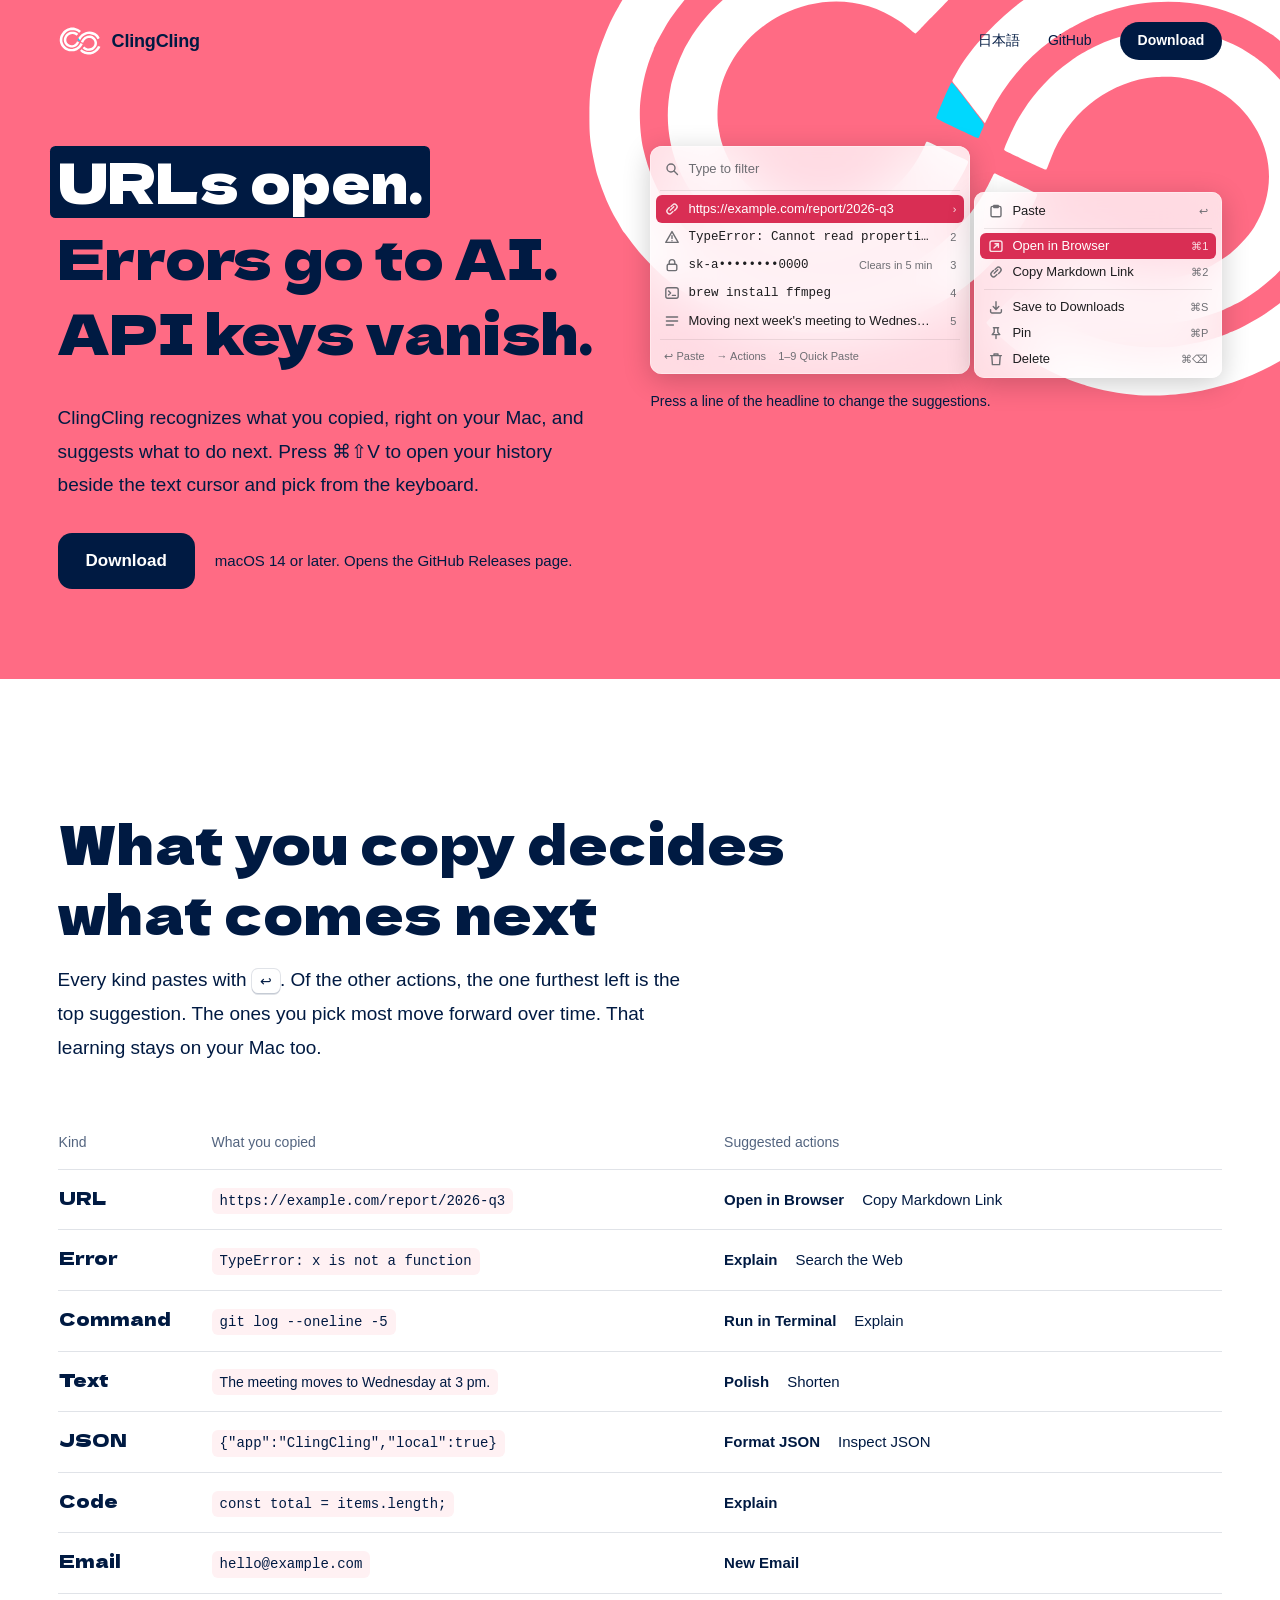
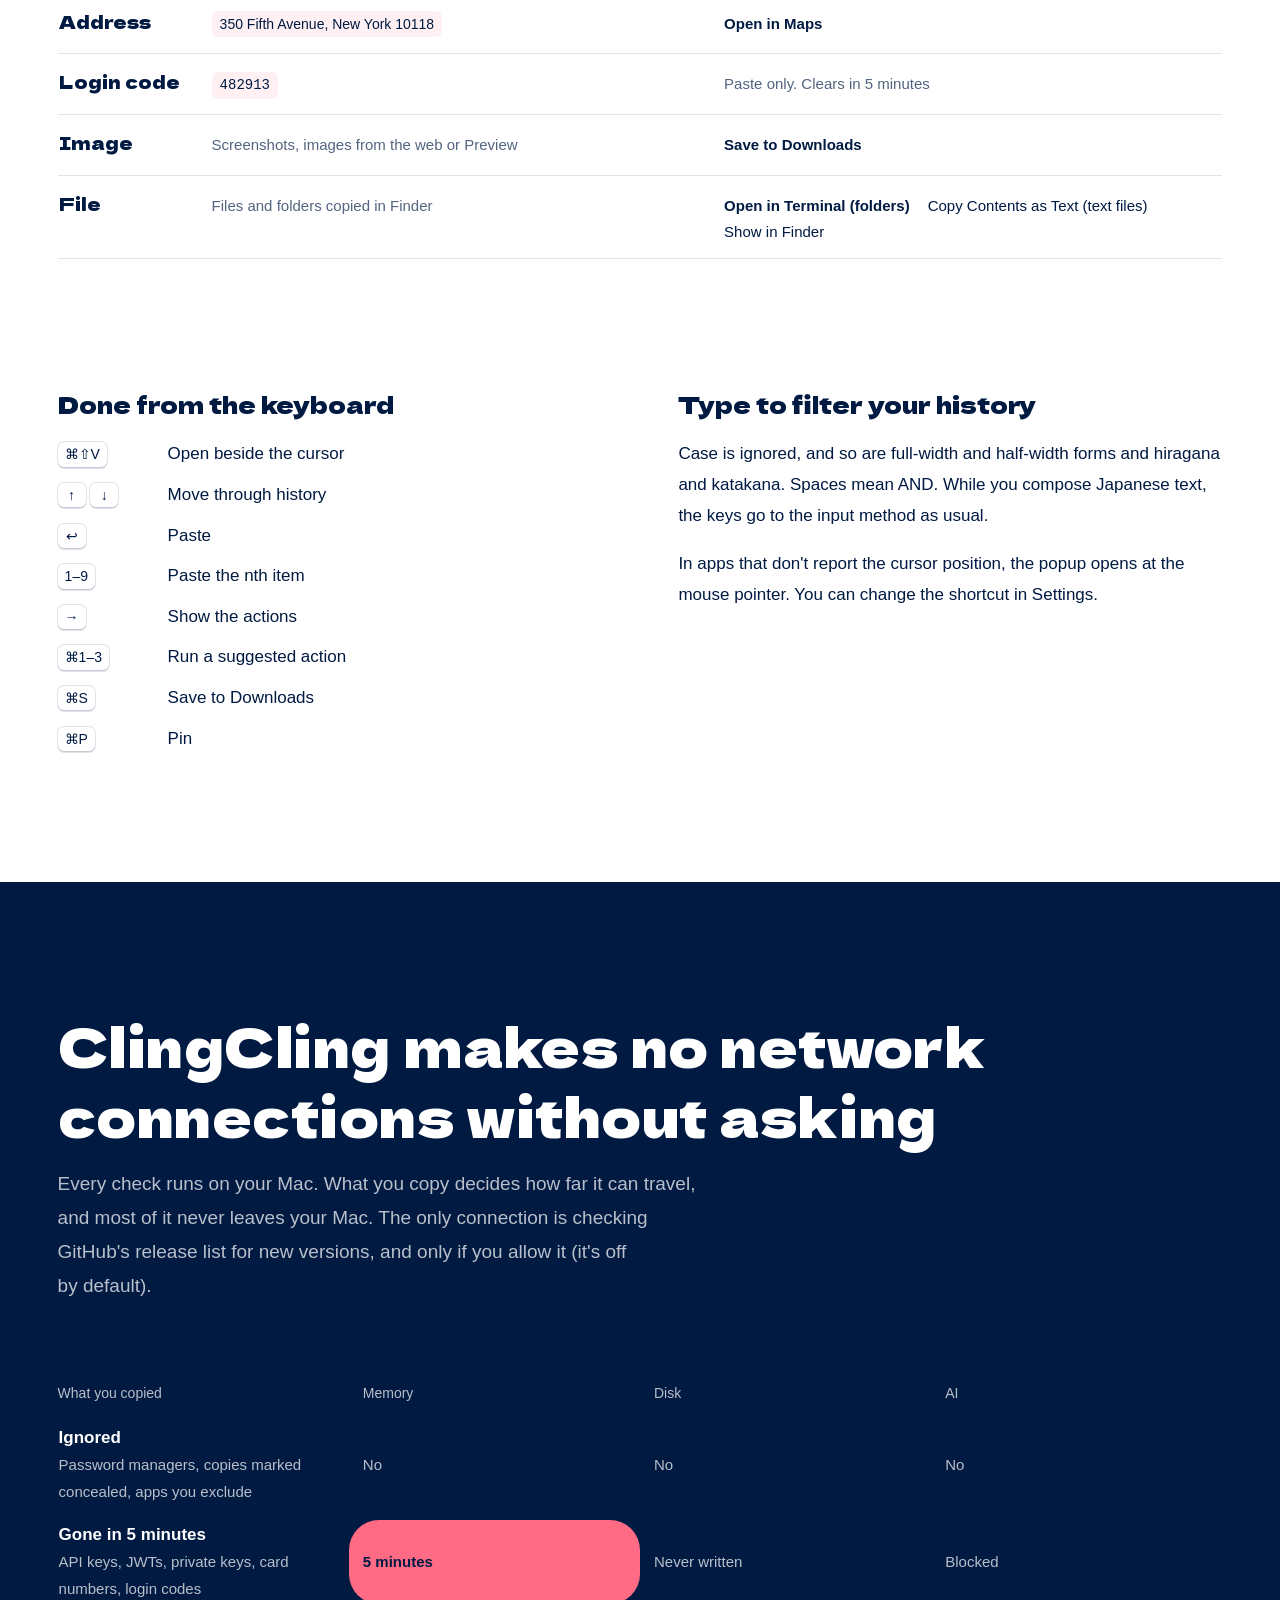
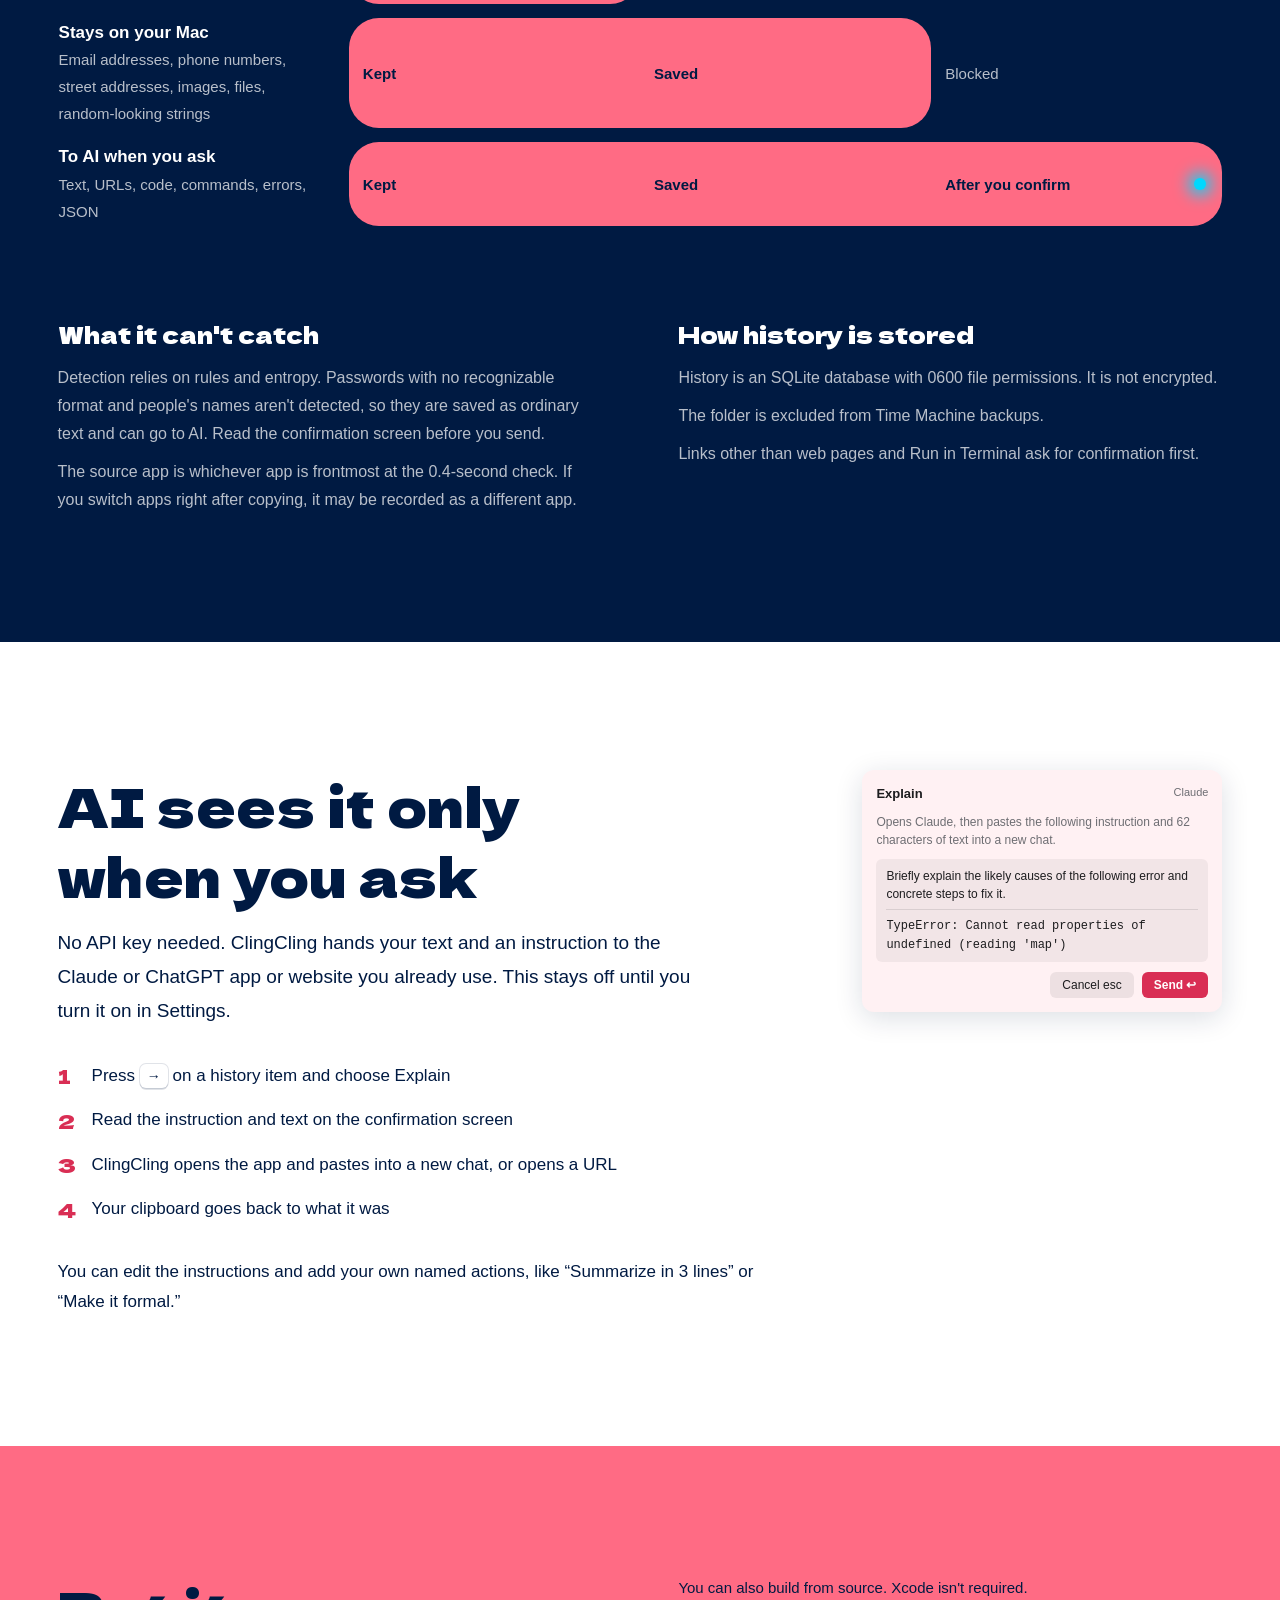
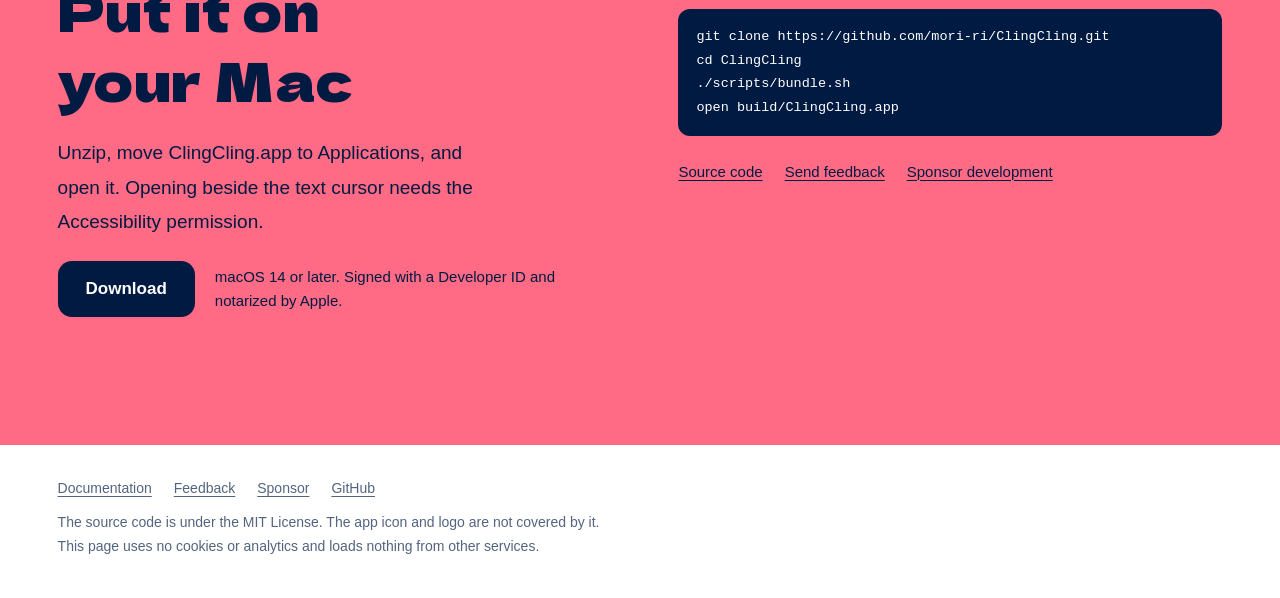
==== docs/en/index.html @ d2226d6a "Show release notes and new versions in the app Add a What's New page to Settings that shows the late" ====
<!doctype html>
<html lang="en">
<head>
<meta charset="utf-8">
<meta name="viewport" content="width=device-width, initial-scale=1, viewport-fit=cover">
<title>ClingCling | The Mac clipboard that suggests what to do next</title>
<meta name="description" content="URLs open. Errors go to AI. API keys vanish. ClingCling recognizes what you copied, on your Mac, and suggests what to do next.">
<meta name="theme-color" content="#ff6b84">
<link rel="canonical" href="https://mori-ri.github.io/ClingCling/en/">
<link rel="alternate" hreflang="ja" href="https://mori-ri.github.io/ClingCling/">
<link rel="alternate" hreflang="en" href="https://mori-ri.github.io/ClingCling/en/">
<link rel="icon" type="image/png" sizes="32x32" href="../assets/icon-32.png">
<link rel="apple-touch-icon" href="../assets/icon-180.png">
<meta property="og:type" content="website">
<meta property="og:title" content="ClingCling">
<meta property="og:description" content="URLs open. Errors go to AI. API keys vanish. A Mac clipboard that recognizes what you copied, on your Mac.">
<meta property="og:url" content="https://mori-ri.github.io/ClingCling/en/">
<meta property="og:image" content="https://mori-ri.github.io/ClingCling/assets/og.png">
<meta name="twitter:card" content="summary_large_image">
<link rel="preload" href="../assets/DelaGothicOne-subset.woff2" as="font" type="font/woff2" crossorigin>
<link rel="stylesheet" href="../assets/site.css">
<script src="../assets/site.js" defer></script>
</head>
<body>

<a class="skip" href="#main">Skip to content</a>

<header class="hero">
  <div class="wrap">
    <div class="top">
      <a class="brand" href="./"><img src="../assets/mark-white.svg" alt="">ClingCling</a>
      <nav aria-label="Page">
        <a href="../" lang="ja" hreflang="ja">日本語</a>
        <a class="optional" href="https://github.com/mori-ri/ClingCling">GitHub</a>
        <a class="pill" href="https://github.com/mori-ri/ClingCling/releases/latest">Download</a>
      </nav>
    </div>

    <div class="hero-grid">
      <div class="hero-copy">
        <h1>
          <button class="say" type="button" aria-pressed="true">URLs open.</button>
          <button class="say" type="button" aria-pressed="false">Errors go to AI.</button>
          <button class="say" type="button" aria-pressed="false">API keys vanish.</button>
        </h1>
        <p class="hero-lead">ClingCling recognizes what you copied, right on your Mac, and suggests what to do next. Press ⌘⇧V to open your history beside the text cursor and pick from the keyboard.</p>
        <div class="cta">
          <a class="download" href="https://github.com/mori-ri/ClingCling/releases/latest">Download</a>
          <p>macOS 14 or later. Opens the GitHub Releases page.</p>
        </div>
      </div>

      <div class="stage" id="stage">
        <img class="rings" src="../assets/mark-white.svg" alt="">
        <div class="pop-row-wrap opens" aria-label="Example of the ClingCling popup">
          <div class="pop list"></div>
          <div class="pop menu"></div>
        </div>
        <p class="stage-note">Press a line of the headline to change the suggestions.</p>
      </div>
    </div>
  </div>
</header>

<main id="main">

<section class="band" id="kinds">
  <div class="wrap">
    <div class="head">
      <h2>What you copy decides what comes next</h2>
      <p class="lead">Every kind pastes with <kbd>↩</kbd>. Of the other actions, the one furthest left is the top suggestion. The ones you pick most move forward over time. That learning stays on your Mac too.</p>
    </div>

    <table class="kinds">
      <thead>
        <tr><th scope="col">Kind</th><th scope="col">What you copied</th><th scope="col">Suggested actions</th></tr>
      </thead>
      <tbody>
        <tr><th scope="row">URL</th><td class="sample"><code>https://example.com/report/2026-q3</code></td><td><ul class="suggest"><li>Open in Browser</li><li>Copy Markdown Link</li></ul></td></tr>
        <tr><th scope="row">Error</th><td class="sample"><code>TypeError: x is not a function</code></td><td><ul class="suggest"><li>Explain</li><li>Search the Web</li></ul></td></tr>
        <tr><th scope="row">Command</th><td class="sample"><code>git log --oneline -5</code></td><td><ul class="suggest"><li>Run in Terminal</li><li>Explain</li></ul></td></tr>
        <tr><th scope="row">Text</th><td class="sample"><code class="plain">The meeting moves to Wednesday at 3 pm.</code></td><td><ul class="suggest"><li>Polish</li><li>Shorten</li></ul></td></tr>
        <tr><th scope="row">JSON</th><td class="sample"><code>{"app":"ClingCling","local":true}</code></td><td><ul class="suggest"><li>Format JSON</li><li>Inspect JSON</li></ul></td></tr>
        <tr><th scope="row">Code</th><td class="sample"><code>const total = items.length;</code></td><td><ul class="suggest"><li>Explain</li></ul></td></tr>
        <tr><th scope="row">Email</th><td class="sample"><code>hello@example.com</code></td><td><ul class="suggest"><li>New Email</li></ul></td></tr>
        <tr><th scope="row">Address</th><td class="sample"><code class="plain">350 Fifth Avenue, New York 10118</code></td><td><ul class="suggest"><li>Open in Maps</li></ul></td></tr>
        <tr><th scope="row">Login code</th><td class="sample"><code>482913</code></td><td><ul class="suggest"><li class="aside">Paste only. Clears in 5 minutes</li></ul></td></tr>
        <tr><th scope="row">Image</th><td class="sample"><em>Screenshots, images from the web or Preview</em></td><td><ul class="suggest"><li>Save to Downloads</li></ul></td></tr>
        <tr><th scope="row">File</th><td class="sample"><em>Files and folders copied in Finder</em></td><td><ul class="suggest"><li>Open in Terminal (folders)</li><li>Copy Contents as Text (text files)</li><li>Show in Finder</li></ul></td></tr>
      </tbody>
    </table>
    <p class="try mac note">Try it here. Click a sample, press <kbd>⌘C</kbd>, then <kbd>⌘⇧V</kbd>, and the popup opens right there. Any text on this page works. The check runs in your browser and nothing you copy is sent anywhere.</p>

    <div class="keys-grid">
      <div>
        <h3>Done from the keyboard</h3>
        <dl class="keys">
          <div><dt><kbd>⌘⇧V</kbd></dt><dd>Open beside the cursor</dd></div>
          <div><dt><kbd>↑</kbd> <kbd>↓</kbd></dt><dd>Move through history</dd></div>
          <div><dt><kbd>↩</kbd></dt><dd>Paste</dd></div>
          <div><dt><kbd>1–9</kbd></dt><dd>Paste the nth item</dd></div>
          <div><dt><kbd>→</kbd></dt><dd>Show the actions</dd></div>
          <div><dt><kbd>⌘1–3</kbd></dt><dd>Run a suggested action</dd></div>
          <div><dt><kbd>⌘S</kbd></dt><dd>Save to Downloads</dd></div>
          <div><dt><kbd>⌘P</kbd></dt><dd>Pin</dd></div>
        </dl>
      </div>
      <div>
        <h3>Type to filter your history</h3>
        <p>Case is ignored, and so are full-width and half-width forms and hiragana and katakana. Spaces mean AND. While you compose Japanese text, the keys go to the input method as usual.</p>
        <p>In apps that don't report the cursor position, the popup opens at the mouse pointer. You can change the shortcut in Settings.</p>
      </div>
    </div>
  </div>
</section>

<section class="band navy" id="privacy">
  <div class="wrap">
    <div class="head">
      <h2>ClingCling makes no network connections without asking</h2>
      <p class="lead">Every check runs on your Mac. What you copy decides how far it can travel, and most of it never leaves your Mac. The only connection is checking GitHub's release list for new versions, and only if you allow it (it's off by default).</p>
    </div>

    <table class="reach">
      <thead>
        <tr><th scope="col">What you copied</th><th scope="col">Memory</th><th scope="col">Disk</th><th scope="col">AI</th></tr>
      </thead>
      <tbody>
        <tr>
          <th class="what" scope="row"><b>Ignored</b><span>Password managers, copies marked concealed, apps you exclude</span></th>
          <td class="off">No</td><td class="off">No</td><td class="off">No</td>
        </tr>
        <tr>
          <th class="what" scope="row"><b>Gone in 5 minutes</b><span>API keys, JWTs, private keys, card numbers, login codes</span></th>
          <td class="on start end">5 minutes</td><td class="off">Never written</td><td class="off">Blocked</td>
        </tr>
        <tr>
          <th class="what" scope="row"><b>Stays on your Mac</b><span>Email addresses, phone numbers, street addresses, images, files, random-looking strings</span></th>
          <td class="on start">Kept</td><td class="on end">Saved</td><td class="off">Blocked</td>
        </tr>
        <tr>
          <th class="what" scope="row"><b>To AI when you ask</b><span>Text, URLs, code, commands, errors, JSON</span></th>
          <td class="on start">Kept</td><td class="on">Saved</td><td class="on end spark">After you confirm</td>
        </tr>
      </tbody>
    </table>

    <div class="limits">
      <div>
        <h3>What it can't catch</h3>
        <ul>
          <li>Detection relies on rules and entropy. Passwords with no recognizable format and people's names aren't detected, so they are saved as ordinary text and can go to AI. Read the confirmation screen before you send.</li>
          <li>The source app is whichever app is frontmost at the 0.4-second check. If you switch apps right after copying, it may be recorded as a different app.</li>
        </ul>
      </div>
      <div>
        <h3>How history is stored</h3>
        <ul>
          <li>History is an SQLite database with 0600 file permissions. It is not encrypted.</li>
          <li>The folder is excluded from Time Machine backups.</li>
          <li>Links other than web pages and Run in Terminal ask for confirmation first.</li>
        </ul>
      </div>
    </div>
  </div>
</section>

<section class="band" id="ai">
  <div class="wrap ai-grid">
    <div class="ai-copy">
      <div class="head">
        <h2>AI sees it only when you ask</h2>
        <p class="lead">No API key needed. ClingCling hands your text and an instruction to the Claude or ChatGPT app or website you already use. This stays off until you turn it on in Settings.</p>
      </div>
      <ol class="steps">
        <li>Press <kbd>→</kbd> on a history item and choose Explain</li>
        <li>Read the instruction and text on the confirmation screen</li>
        <li>ClingCling opens the app and pastes into a new chat, or opens a URL</li>
        <li>Your clipboard goes back to what it was</li>
      </ol>
      <p>You can edit the instructions and add your own named actions, like “Summarize in 3 lines” or “Make it formal.”</p>
    </div>

    <figure class="pop confirm" aria-label="Example of the confirmation screen before handing text to AI">
      <div class="confirm-in">
        <div class="confirm-title"><span>Explain</span><span>Claude</span></div>
        <p class="confirm-desc">Opens Claude, then pastes the following instruction and 62 characters of text into a new chat.</p>
        <div class="confirm-box">
          <b>Briefly explain the likely causes of the following error and concrete steps to fix it.</b>
          <code>TypeError: Cannot read properties of undefined (reading 'map')</code>
        </div>
        <div class="confirm-buttons"><span>Cancel esc</span><span class="go">Send ↩</span></div>
      </div>
    </figure>
  </div>
</section>

<section class="band get" id="get">
  <div class="wrap get-grid">
    <div>
      <h2>Put it on your Mac</h2>
      <p class="lead">Unzip, move ClingCling.app to Applications, and open it. Opening beside the text cursor needs the Accessibility permission.</p>
      <div class="cta">
        <a class="download" href="https://github.com/mori-ri/ClingCling/releases/latest">Download</a>
        <p>macOS 14 or later. Signed with a Developer ID and notarized by Apple.</p>
      </div>
    </div>
    <div>
      <div class="source">
        <p>You can also build from source. Xcode isn't required.</p>
        <pre tabindex="0"><code>git clone https://github.com/mori-ri/ClingCling.git
cd ClingCling
./scripts/bundle.sh
open build/ClingCling.app</code></pre>
      </div>
      <p class="links">
        <a href="https://github.com/mori-ri/ClingCling">Source code</a>
        <a href="https://github.com/mori-ri/ClingCling/discussions/new?category=general">Send feedback</a>
        <a href="https://github.com/sponsors/mori-ri">Sponsor development</a>
      </p>
    </div>
  </div>
</section>

</main>

<footer class="site-footer">
  <div class="wrap">
    <ul>
      <li><a href="https://github.com/mori-ri/ClingCling#readme">Documentation</a></li>
      <li><a href="https://github.com/mori-ri/ClingCling/discussions/new?category=general">Feedback</a></li>
      <li><a href="https://github.com/sponsors/mori-ri">Sponsor</a></li>
      <li><a href="https://github.com/mori-ri/ClingCling">GitHub</a></li>
    </ul>
    <p>The source code is under the MIT License. The app icon and logo are not covered by it.</p>
    <p>This page uses no cookies or analytics and loads nothing from other services.</p>
  </div>
</footer>

</body>
</html>
---- docs/assets/site.css ----
/* ClingCling の LP。
   色はすべてロゴ由来（DESIGN.md）。シアンは一点だけ光る場所に限り、面を塗らない。
   ページは一つの見た目に決めている: コーラルの帯、白の帯、ネイビーの帯。
   ポップアップの再現だけは Sources/ClingCling/PopupView.swift の寸法に合わせる。 */

@font-face {
  font-family: "Dela Gothic One";
  src: url("DelaGothicOne-subset.woff2") format("woff2");
  font-display: swap;
}

:root {
  --coral: #ff6b84;
  --accent: #d92e54;
  --navy: #001a42;
  --spark: #00d8fe;
  --white: #fff;
  --mist: #fff1f3;

  --navy-soft: rgb(0 26 66 / 0.68);
  --line: rgb(0 26 66 / 0.12);
  --on-navy-soft: rgb(255 255 255 / 0.72);

  /* ポップアップの再現に使う macOS の文字色（labelColor / secondaryLabelColor） */
  --pop-ink: #1d1d1f;
  --pop-soft: #6e6e73;

  --display: "Dela Gothic One", "Hiragino Sans", "Noto Sans JP", sans-serif;
  --body: -apple-system, BlinkMacSystemFont, "Hiragino Sans", "Hiragino Kaku Gothic ProN", "Noto Sans JP", "Yu Gothic", sans-serif;
  --mono: ui-monospace, "SF Mono", Menlo, Consolas, monospace;

  --gutter: clamp(20px, 4.5vw, 72px);
  --band: clamp(72px, 10vw, 136px);
  --wide: 1296px;

  color-scheme: light;
}

*, *::before, *::after { box-sizing: border-box; }

html { -webkit-text-size-adjust: 100%; scroll-behavior: smooth; }

body {
  margin: 0;
  background: var(--white);
  color: var(--navy);
  font: 400 17px/1.8 var(--body);
  -webkit-font-smoothing: antialiased;
  overflow-x: hidden;
}

:lang(ja) { line-break: strict; }

/* .pop-row-wrap の display が hidden 属性を打ち消さないようにする */
[hidden] { display: none !important; }

img { display: block; max-width: 100%; }

a { color: inherit; text-underline-offset: 0.2em; text-decoration-thickness: 1px; }

button { font: inherit; color: inherit; background: none; border: 0; padding: 0; cursor: pointer; text-align: left; }

:focus-visible { outline: 3px solid var(--navy); outline-offset: 3px; border-radius: 4px; }
.navy :focus-visible { outline-color: var(--white); }

h1, h2, h3, p, ul, ol, dl, dd, table, figure { margin: 0; padding: 0; }
ul, ol { list-style: none; }

h2 {
  font: 400 clamp(30px, 4.4vw, 54px)/1.3 var(--display);
  letter-spacing: 0.01em;
  font-feature-settings: "palt";
  text-wrap: balance;
}

h3 {
  font: 400 clamp(20px, 2vw, 24px)/1.45 var(--display);
  font-feature-settings: "palt";
}

.wrap {
  width: 100%;
  max-width: calc(var(--wide) + 2 * var(--gutter));
  margin-inline: auto;
  padding-left: max(var(--gutter), env(safe-area-inset-left, 0px));
  padding-right: max(var(--gutter), env(safe-area-inset-right, 0px));
}

.band { padding-block: var(--band); }

.lead, .hero-lead { text-wrap: pretty; word-break: auto-phrase; }
h2, h3 { word-break: auto-phrase; }
.lead { max-width: 34em; font-size: clamp(17px, 1.5vw, 19px); }
.note { color: var(--navy-soft); font-size: 15px; }

/* ── ボタン ── */

.download {
  display: inline-flex;
  align-items: center;
  min-height: 56px;
  padding: 0 28px;
  border-radius: 14px;
  background: var(--navy);
  color: var(--white);
  font-weight: 600;
  font-size: 17px;
  text-decoration: none;
  transition: transform 120ms ease;
}
.download:hover { transform: translateY(-1px); }
.download:active { transform: translateY(1px); }

.cta {
  display: flex;
  flex-wrap: wrap;
  align-items: center;
  gap: 12px 20px;
}
.cta p { font-size: 15px; line-height: 1.6; max-width: 24em; text-wrap: pretty; word-break: auto-phrase; }

/* ── ヒーロー ── */

.hero {
  position: relative;
  background: var(--coral);
  overflow: hidden;
  isolation: isolate;
}

/* 輪はポップアップを基準に置く。幅が変わっても、シアンの光がポップアップの上端に覗く */
.rings {
  position: absolute;
  z-index: -1;
  left: -95px;
  top: -299px;
  width: 860px;
  max-width: none;
  pointer-events: none;
}

.top {
  display: flex;
  align-items: center;
  justify-content: space-between;
  gap: 16px;
  padding-block: 22px;
}
.brand {
  display: inline-flex;
  align-items: center;
  gap: 10px;
  font-weight: 600;
  font-size: 18px;
  letter-spacing: -0.01em;
  text-decoration: none;
}
.brand img { width: 44px; height: auto; }
/* ヘッダーとフッターは HibiVo の LP と同じ形 */
.top nav { display: flex; align-items: center; gap: 28px; font-size: 14px; }
.top nav a { text-decoration: none; }
.top nav a:not(.pill):hover { text-decoration: underline; }
.pill {
  display: inline-flex;
  align-items: center;
  min-height: 38px;
  padding: 0 18px;
  border-radius: 999px;
  background: var(--navy);
  color: var(--white);
  font-weight: 600;
}
.pill:hover { background: #0b2c60; }

.skip {
  position: absolute;
  left: 12px;
  top: -60px;
  z-index: 60;
  padding: 8px 14px;
  border-radius: 8px;
  background: var(--navy);
  color: var(--white);
}
.skip:focus { top: 12px; }

.hero-grid {
  display: grid;
  grid-template-columns: minmax(0, 1fr) 572px;
  gap: 40px;
  align-items: start;
  padding-block: clamp(32px, 5vw, 72px) clamp(56px, 7vw, 96px);
}
.hero-copy { display: grid; gap: 32px; min-width: 0; }

h1 {
  display: grid;
  justify-items: start;
  gap: 0.06em;
  /* 3 行は 1 行ずつ収める。列の幅（全幅 - 余白 - ポップアップ）から大きさを決める */
  font: 400 clamp(40px, calc((91vw - 612px) / 10.1), 66px)/1.28 var(--display);
  font-feature-settings: "palt";
}

/* 見出しの 3 行は、そのままポップアップの切り替えになっている。
   選んだ行は、テキストを選択したときのように反転する */
.say {
  display: block;
  white-space: nowrap;
  margin-inline: -0.14em;
  padding: 0 0.14em 0.04em;
  border-radius: 0.1em;
  transition: background-color 160ms ease, color 160ms ease;
}
.say[aria-pressed="true"] { background: var(--navy); color: var(--white); }
.say:hover:not([aria-pressed="true"]) { background: rgb(0 26 66 / 0.1); }

.hero-lead { max-width: 30em; font-size: clamp(17px, 1.5vw, 19px); line-height: 1.75; }

.stage { position: relative; min-width: 0; }
.stage-note { margin-top: 12px; font-size: 14px; line-height: 1.6; }

/* ── ポップアップの再現 ── */

.pop-row-wrap {
  display: flex;
  align-items: flex-start;
  gap: 4px;
  font: 400 13px/1.3 -apple-system, BlinkMacSystemFont, "Hiragino Sans", "Noto Sans JP", sans-serif;
  color: var(--pop-ink);
}

.pop {
  flex: none;
  width: 320px;
  padding: 6px;
  border-radius: 12px;
  background: rgb(255 255 255 / 0.78);
  -webkit-backdrop-filter: blur(28px) saturate(1.7);
  backdrop-filter: blur(28px) saturate(1.7);
  box-shadow: 0 6px 28px rgb(0 0 0 / 0.2), inset 0 0 0 0.5px rgb(255 255 255 / 0.7);
}
.pop.menu { width: 248px; border-radius: 10px; }

.pop-search {
  display: flex;
  align-items: center;
  gap: 8px;
  height: 34px;
  padding: 0 8px;
  color: var(--pop-soft);
}
.pop-search svg { flex: none; width: 16px; height: 14px; }
.pop-rule { height: 1px; margin: 4px; background: rgb(0 0 0 / 0.08); }

.pop-rows { display: block; }
.pop-row, .pop-item {
  display: flex;
  align-items: center;
  gap: 8px;
  width: 100%;
  padding: 0 8px;
  border-radius: 6px;
  color: var(--pop-ink);
}
.pop-row { height: 28px; }
.pop-item { height: 26px; }
.pop-row:hover, .pop-item:hover { background: rgb(0 0 0 / 0.06); }
.pop-row[aria-current="true"], .pop-item[aria-current="true"] { background: var(--accent); color: #fff; }

.pop-row svg, .pop-item svg { flex: none; width: 16px; height: 14px; color: var(--pop-soft); }
.pop-row[aria-current="true"] svg, .pop-item[aria-current="true"] svg { color: rgb(255 255 255 / 0.85); }

.pop-text { flex: 1; min-width: 0; overflow: hidden; white-space: nowrap; text-overflow: ellipsis; }
.pop-text.code { font-family: var(--mono); font-size: 12.5px; }
.pop-meta { flex: none; font-size: 11px; color: var(--pop-soft); font-variant-numeric: tabular-nums; }
.pop-row[aria-current="true"] .pop-meta, .pop-item[aria-current="true"] .pop-meta { color: rgb(255 255 255 / 0.85); }
.pop-num { width: 16px; text-align: right; }

.pop-hints {
  display: flex;
  gap: 12px;
  min-height: 24px;
  align-items: center;
  padding: 0 8px;
  font-size: 11px;
  color: var(--pop-soft);
}
.pop-notice { padding: 6px 8px 0; font-size: 11px; line-height: 1.5; color: #b25000; }

/* ページのどこでも ⌘⇧V で開く、浮いたポップアップ */
.floating {
  position: fixed;
  z-index: 50;
  max-width: calc(100vw - 24px);
}

/* ページの読み込みで、ポップアップがカーソルの横に開く。ここだけが自動で動く。
   fill を forwards にすると backdrop root になり、ポップアップのぼかしが効かなくなる */
@media (prefers-reduced-motion: no-preference) {
  .opens { animation: opens 260ms cubic-bezier(0.2, 0.9, 0.3, 1.15) backwards; transform-origin: 0 0; }
  @keyframes opens {
    from { opacity: 0; transform: translateY(-6px) scale(0.97); }
  }
}

/* ── 提案の一覧 ── */

.head { display: grid; gap: 16px; margin-bottom: clamp(36px, 5vw, 64px); }

.kinds { width: 100%; border-collapse: collapse; }
.kinds th, .kinds td { text-align: left; vertical-align: baseline; font-weight: 400; padding-block: 14px; }
.kinds tbody tr { border-top: 1px solid var(--line); }
.kinds tbody tr:last-child { border-bottom: 1px solid var(--line); }
.kinds thead th { font-size: 14px; color: var(--navy-soft); padding-top: 0; }
.kinds tbody th {
  width: 8.5em;
  padding-right: 20px;
  font: 400 18px/1.5 var(--display);
  font-feature-settings: "palt";
}
.kinds .sample { width: 44%; padding-right: 28px; }

.sample code {
  display: inline-block;
  max-width: 100%;
  padding: 2px 8px;
  border-radius: 6px;
  background: var(--mist);
  font: 400 14px/1.6 var(--mono);
  overflow-wrap: anywhere;
  -webkit-user-select: all;
  user-select: all;
}
.sample .plain { font-family: var(--body); }
.sample code::selection { background: var(--navy); color: var(--white); }
.sample em { font-style: normal; color: var(--navy-soft); font-size: 15px; }

.suggest { display: flex; flex-wrap: wrap; gap: 2px 18px; font-size: 15px; line-height: 1.6; }
.suggest li:first-child { font-weight: 600; }
.suggest li.aside { color: var(--navy-soft); font-weight: 400; }

.try { display: none; margin-top: 20px; }
@media (hover: hover) and (pointer: fine) { .try.mac { display: block; } }

.keys-grid {
  display: grid;
  grid-template-columns: minmax(0, 1fr) minmax(0, 1fr);
  gap: clamp(32px, 6vw, 88px);
  margin-top: var(--band);
}
.keys-grid > div { display: grid; gap: 18px; align-content: start; min-width: 0; }

.keys { display: grid; gap: 10px; }
.keys div { display: flex; align-items: baseline; gap: 14px; }
.keys dt { flex: none; width: 96px; }
kbd {
  display: inline-block;
  min-width: 28px;
  padding: 1px 7px;
  border-radius: 6px;
  background: var(--white);
  box-shadow: 0 0 0 1px var(--line), 0 2px 0 var(--line);
  font: 500 14px/1.6 var(--body);
  text-align: center;
}

/* ── プライバシー ── */

.navy { background: var(--navy); color: var(--white); }
.navy .lead { color: var(--on-navy-soft); }

.reach { width: 100%; border-collapse: separate; border-spacing: 0 14px; table-layout: fixed; }
.reach thead th { font-weight: 400; font-size: 14px; color: var(--on-navy-soft); text-align: left; padding: 0 0 2px 14px; }
.reach thead th:first-child { padding-left: 0; }
.reach .what { width: 38%; padding-right: 28px; text-align: left; vertical-align: middle; font-weight: 400; line-height: 1.6; }
.reach .what b { display: block; font-weight: 600; }
.reach .what span { color: var(--on-navy-soft); font-size: 15px; }

.reach td { height: 60px; padding: 0 14px; font-size: 15px; line-height: 1.4; vertical-align: middle; }
.reach .on { background: var(--coral); color: var(--navy); font-weight: 600; }
.reach .on.start { border-radius: 30px 0 0 30px; }
.reach .on.end { border-radius: 0 30px 30px 0; }
.reach .on.start.end { border-radius: 30px; }
.reach .off { color: var(--on-navy-soft); }

/* 光るのは、内容が Mac の外へ出られる唯一の地点 */
.reach .spark { position: relative; padding-right: 40px; }
.reach .spark::after {
  content: "";
  position: absolute;
  right: 16px;
  top: 50%;
  width: 12px;
  height: 12px;
  margin-top: -6px;
  border-radius: 50%;
  background: var(--spark);
  box-shadow: 0 0 16px 5px var(--spark);
}

.limits {
  display: grid;
  grid-template-columns: minmax(0, 1fr) minmax(0, 1fr);
  gap: clamp(32px, 6vw, 88px);
  margin-top: clamp(48px, 6vw, 80px);
}
.limits > div { display: grid; gap: 12px; align-content: start; min-width: 0; }
.limits ul { display: grid; gap: 10px; color: var(--on-navy-soft); font-size: 16px; line-height: 1.75; }

/* ── AI ── */

.ai-grid {
  display: grid;
  grid-template-columns: minmax(0, 1fr) 360px;
  gap: clamp(32px, 6vw, 88px);
  align-items: start;
}
.ai-copy { display: grid; gap: 32px; min-width: 0; }
.ai-copy .head { margin-bottom: 0; }

.steps { display: grid; gap: 14px; counter-reset: step; }
.steps li { position: relative; padding-left: 34px; counter-increment: step; }
.steps li::before { content: counter(step); position: absolute; left: 0; top: 0.28em; font: 400 20px/1 var(--display); color: var(--accent); }

.confirm { width: 100%; max-width: 360px; background: var(--mist); box-shadow: 0 6px 28px rgb(0 26 66 / 0.14); }
.confirm-in { display: grid; gap: 10px; padding: 8px; font: 400 12px/1.5 -apple-system, BlinkMacSystemFont, "Hiragino Sans", "Noto Sans JP", sans-serif; color: var(--pop-ink); }
.confirm-title { display: flex; justify-content: space-between; font-size: 13px; font-weight: 600; }
.confirm-title span:last-child { font-size: 11px; font-weight: 400; color: var(--pop-soft); }
.confirm-desc { color: var(--pop-soft); }
.confirm-box { padding: 8px 10px; border-radius: 6px; background: rgb(0 0 0 / 0.05); }
.confirm-box b { display: block; padding-bottom: 6px; margin-bottom: 6px; border-bottom: 1px solid rgb(0 0 0 / 0.1); font-weight: 500; }
.confirm-box code { font: 400 12px/1.5 var(--mono); overflow-wrap: anywhere; }
.confirm-buttons { display: flex; justify-content: flex-end; gap: 8px; }
.confirm-buttons span { display: inline-flex; align-items: center; gap: 4px; height: 26px; padding: 0 12px; border-radius: 6px; background: rgb(0 0 0 / 0.07); }
.confirm-buttons .go { background: var(--accent); color: #fff; font-weight: 600; }

/* ── 入手 ── */

.get { position: relative; background: var(--coral); overflow: hidden; isolation: isolate; }
.get-grid {
  display: grid;
  grid-template-columns: minmax(0, 1fr) minmax(0, 1fr);
  gap: clamp(32px, 6vw, 88px);
  align-items: start;
}
.get-grid > div { display: grid; gap: 22px; min-width: 0; }

.source { display: grid; gap: 8px; font-size: 15px; }
.source pre {
  margin: 0;
  padding: 16px 18px;
  border-radius: 12px;
  background: var(--navy);
  color: var(--white);
  font: 400 13.5px/1.75 var(--mono);
  overflow-x: auto;
}
.source pre code { font: inherit; }
.links { display: flex; flex-wrap: wrap; gap: 6px 22px; font-size: 15px; }

.site-footer { padding-block: 32px 40px; background: var(--white); color: var(--navy-soft); font-size: 14px; line-height: 1.7; }
.site-footer ul { display: flex; flex-wrap: wrap; gap: 4px 22px; margin-bottom: 10px; }
.site-footer p { max-width: 62em; }

/* ── 幅が狭いとき ── */

@media (max-width: 1180px) {
  .hero-grid { grid-template-columns: minmax(0, 1fr); gap: 40px; }
  h1 { font-size: clamp(26px, 7.5vw, 66px); }
  .rings { left: 60px; top: -226px; width: 640px; }
}

@media (max-width: 900px) {
  .ai-grid, .keys-grid, .limits, .get-grid { grid-template-columns: minmax(0, 1fr); }
  .kinds thead { display: none; }
  .kinds tr { display: block; padding-block: 14px; }
  .kinds td, .kinds tbody th { display: block; width: auto; padding-block: 2px; padding-right: 0; }
  .kinds .sample { width: auto; padding-right: 0; }
}

@media (max-width: 680px) {
  body { font-size: 16px; }
  .top nav { gap: 16px; }
  .top nav .optional { display: none; }
  .rings { left: 82px; top: -171px; width: 480px; }
  .pop-row-wrap { flex-direction: column; gap: 8px; }
  .pop, .pop.menu { width: 100%; }
  .reach, .reach tbody, .reach tr { display: block; }
  .reach thead { display: none; }
  .reach tr { margin-bottom: 22px; }
  .reach .what { display: block; width: auto; padding: 0 0 8px; }
  .reach td { display: inline-flex; align-items: center; width: 33.33%; height: 56px; padding: 0 10px; font-size: 13px; }
  .reach tbody td { float: left; }
  .reach tr::after { content: ""; display: block; clear: both; }
  .reach .spark { padding-right: 26px; }
  .reach .spark::after { right: 10px; }
}

@media (prefers-reduced-motion: reduce) {
  html { scroll-behavior: auto; }
  .say, .download { transition: none; }
}
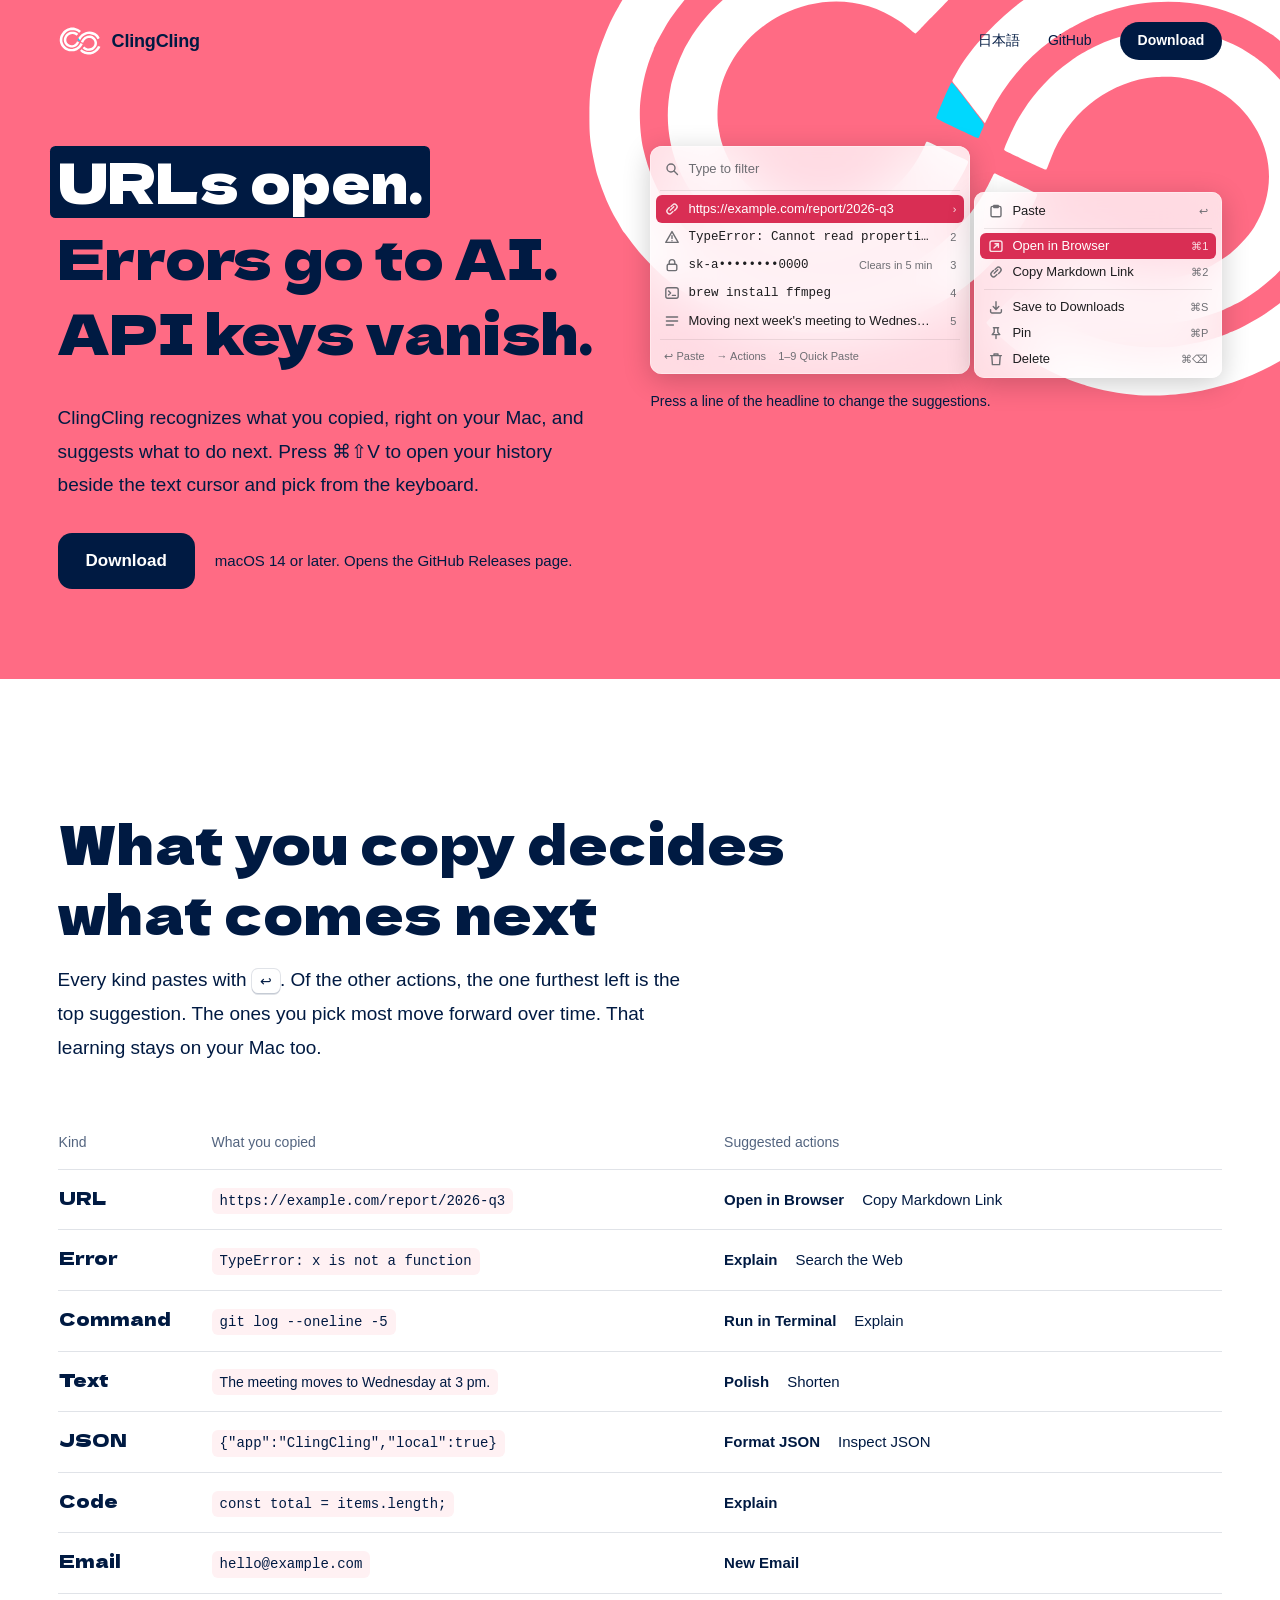
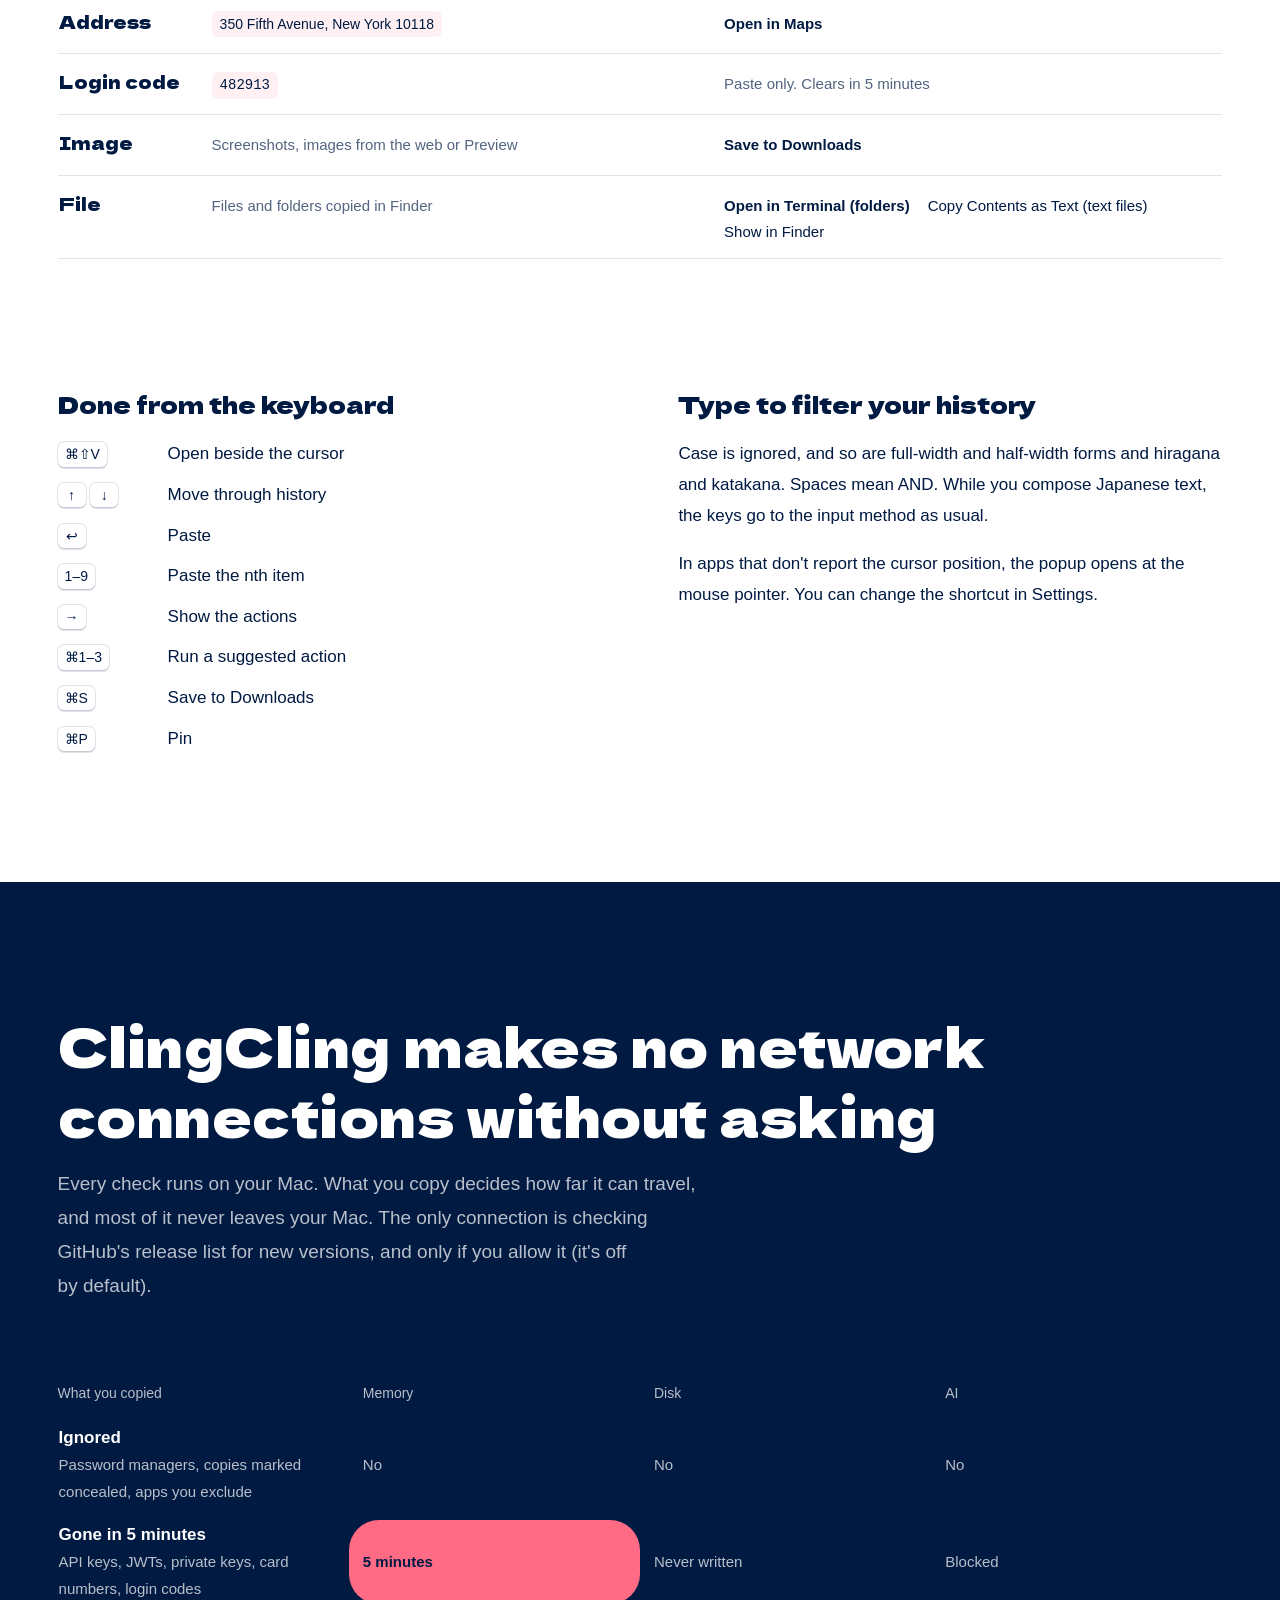
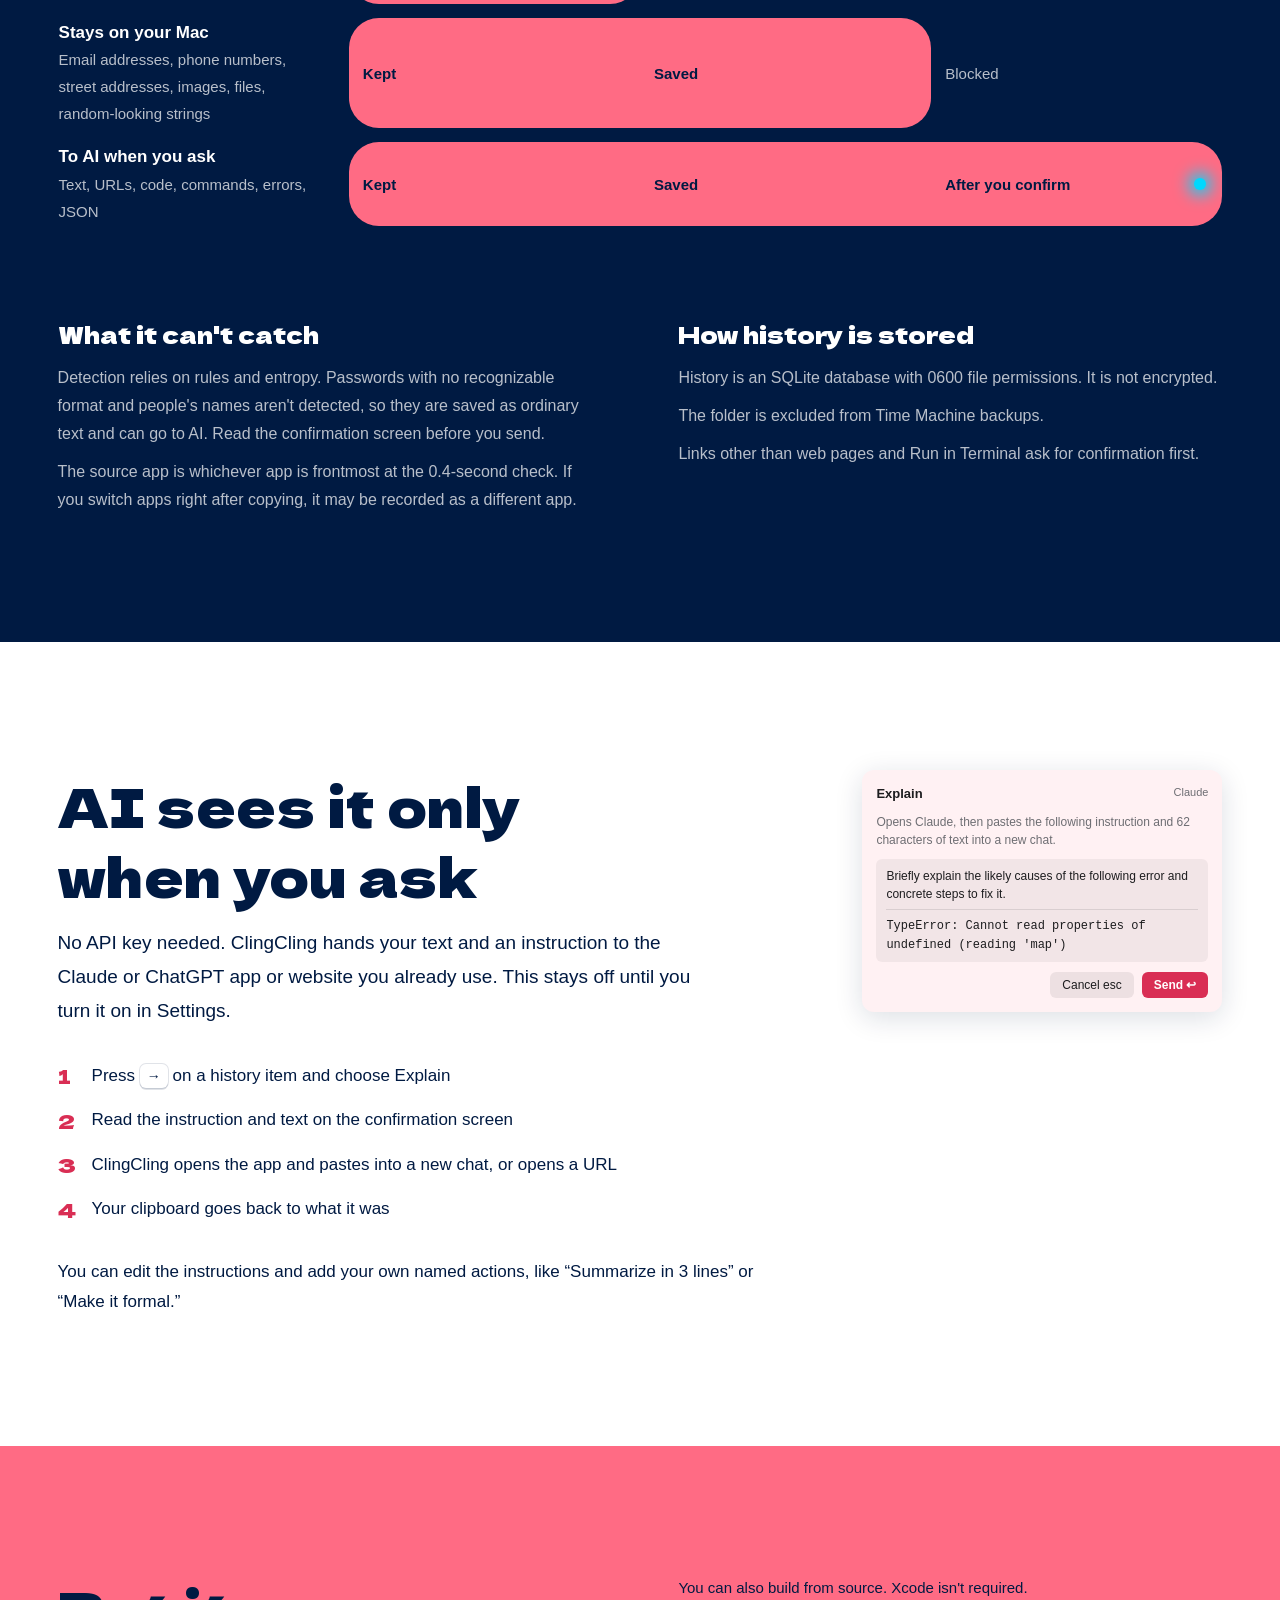
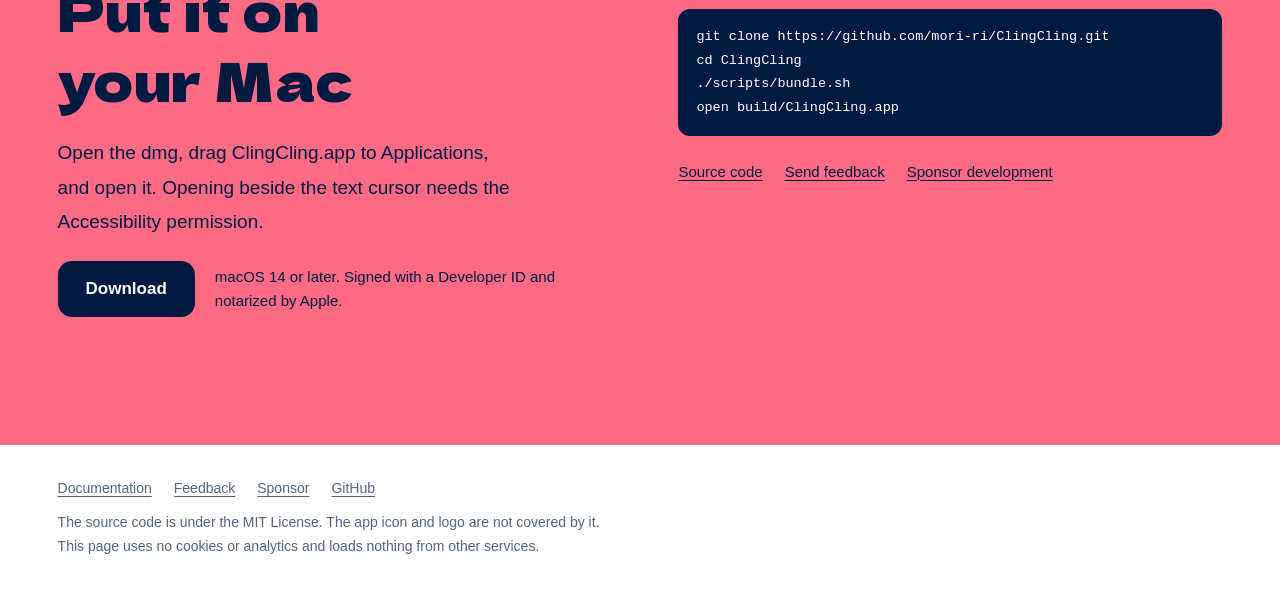
==== commit 3adb6381: "Merge branch 'main' into claude/upbeat-galileo-kt7ibb" ====
--- a/docs/en/index.html
+++ b/docs/en/index.html
@@ -199,7 +199,7 @@
   <div class="wrap get-grid">
     <div>
       <h2>Put it on your Mac</h2>
-      <p class="lead">Unzip, move ClingCling.app to Applications, and open it. Opening beside the text cursor needs the Accessibility permission.</p>
+      <p class="lead">Open the dmg, drag ClingCling.app to Applications, and open it. Opening beside the text cursor needs the Accessibility permission.</p>
       <div class="cta">
         <a class="download" href="https://github.com/mori-ri/ClingCling/releases/latest">Download</a>
         <p>macOS 14 or later. Signed with a Developer ID and notarized by Apple.</p>
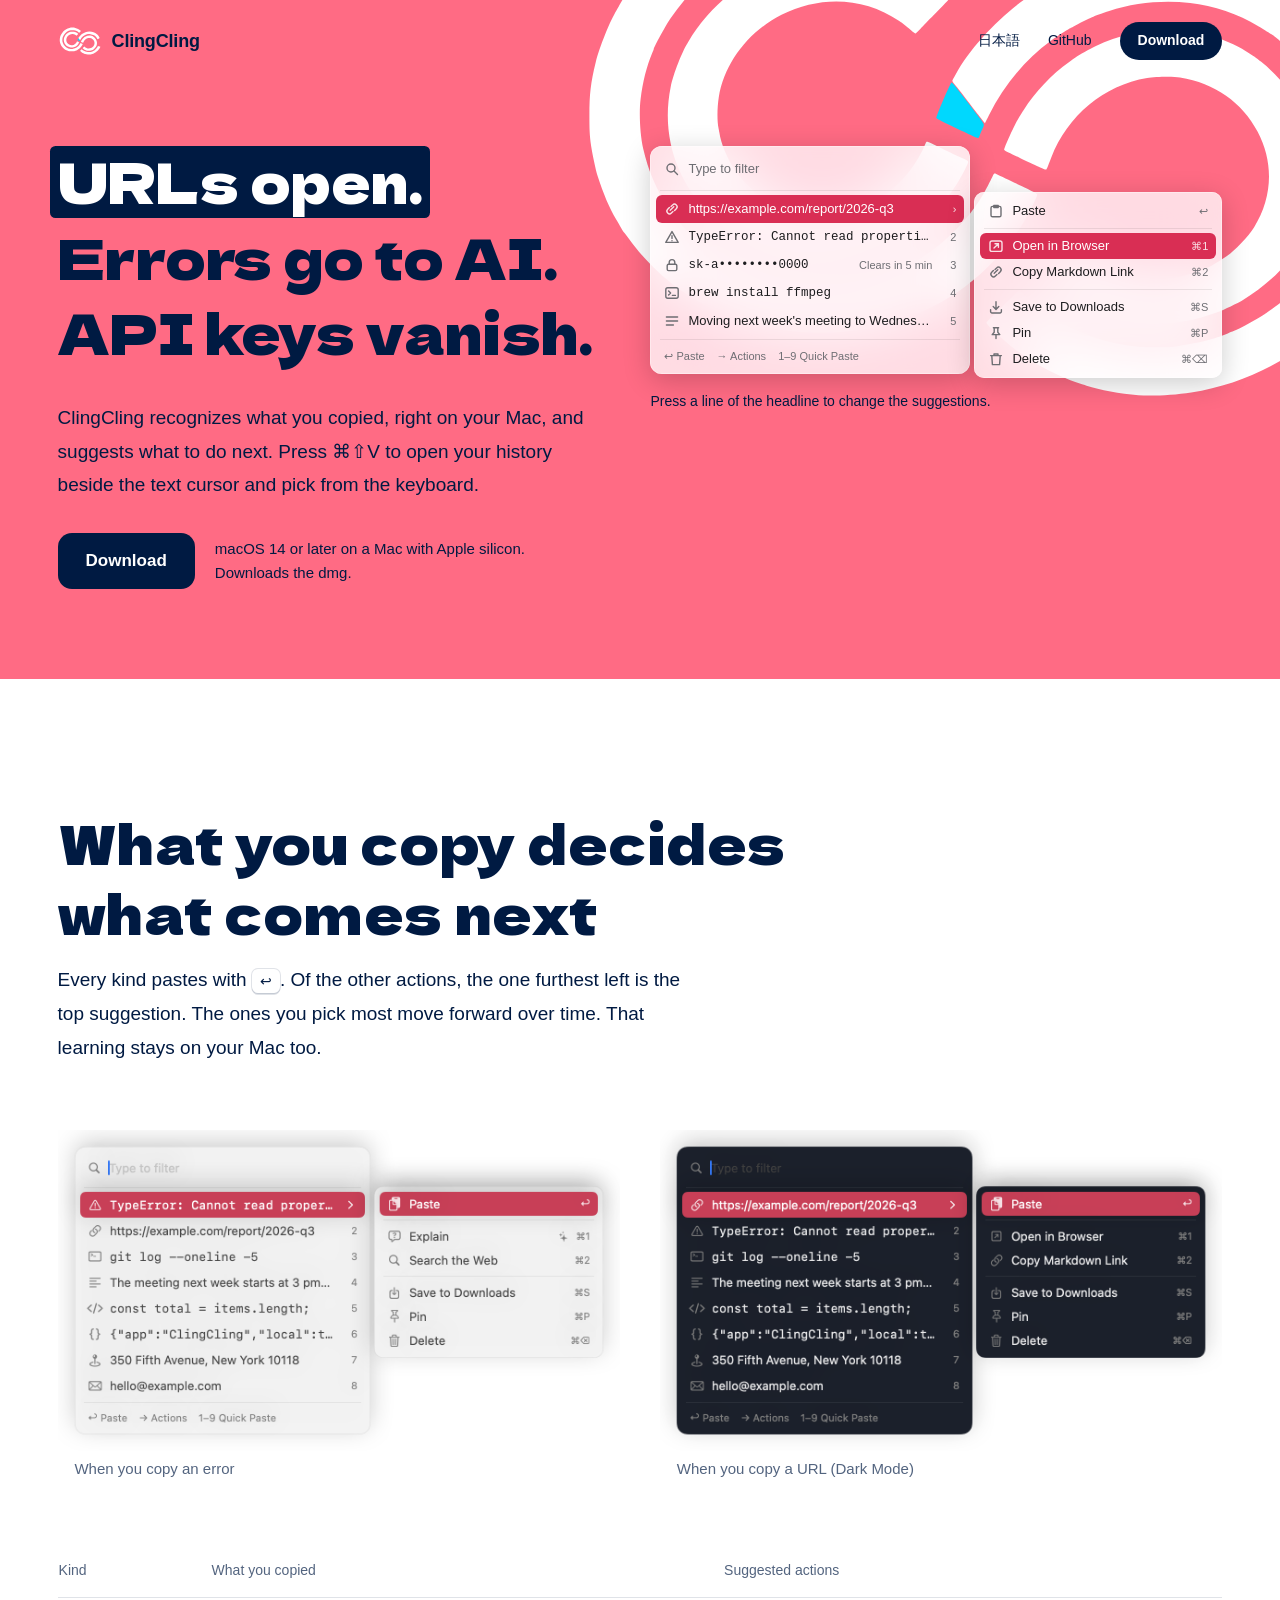
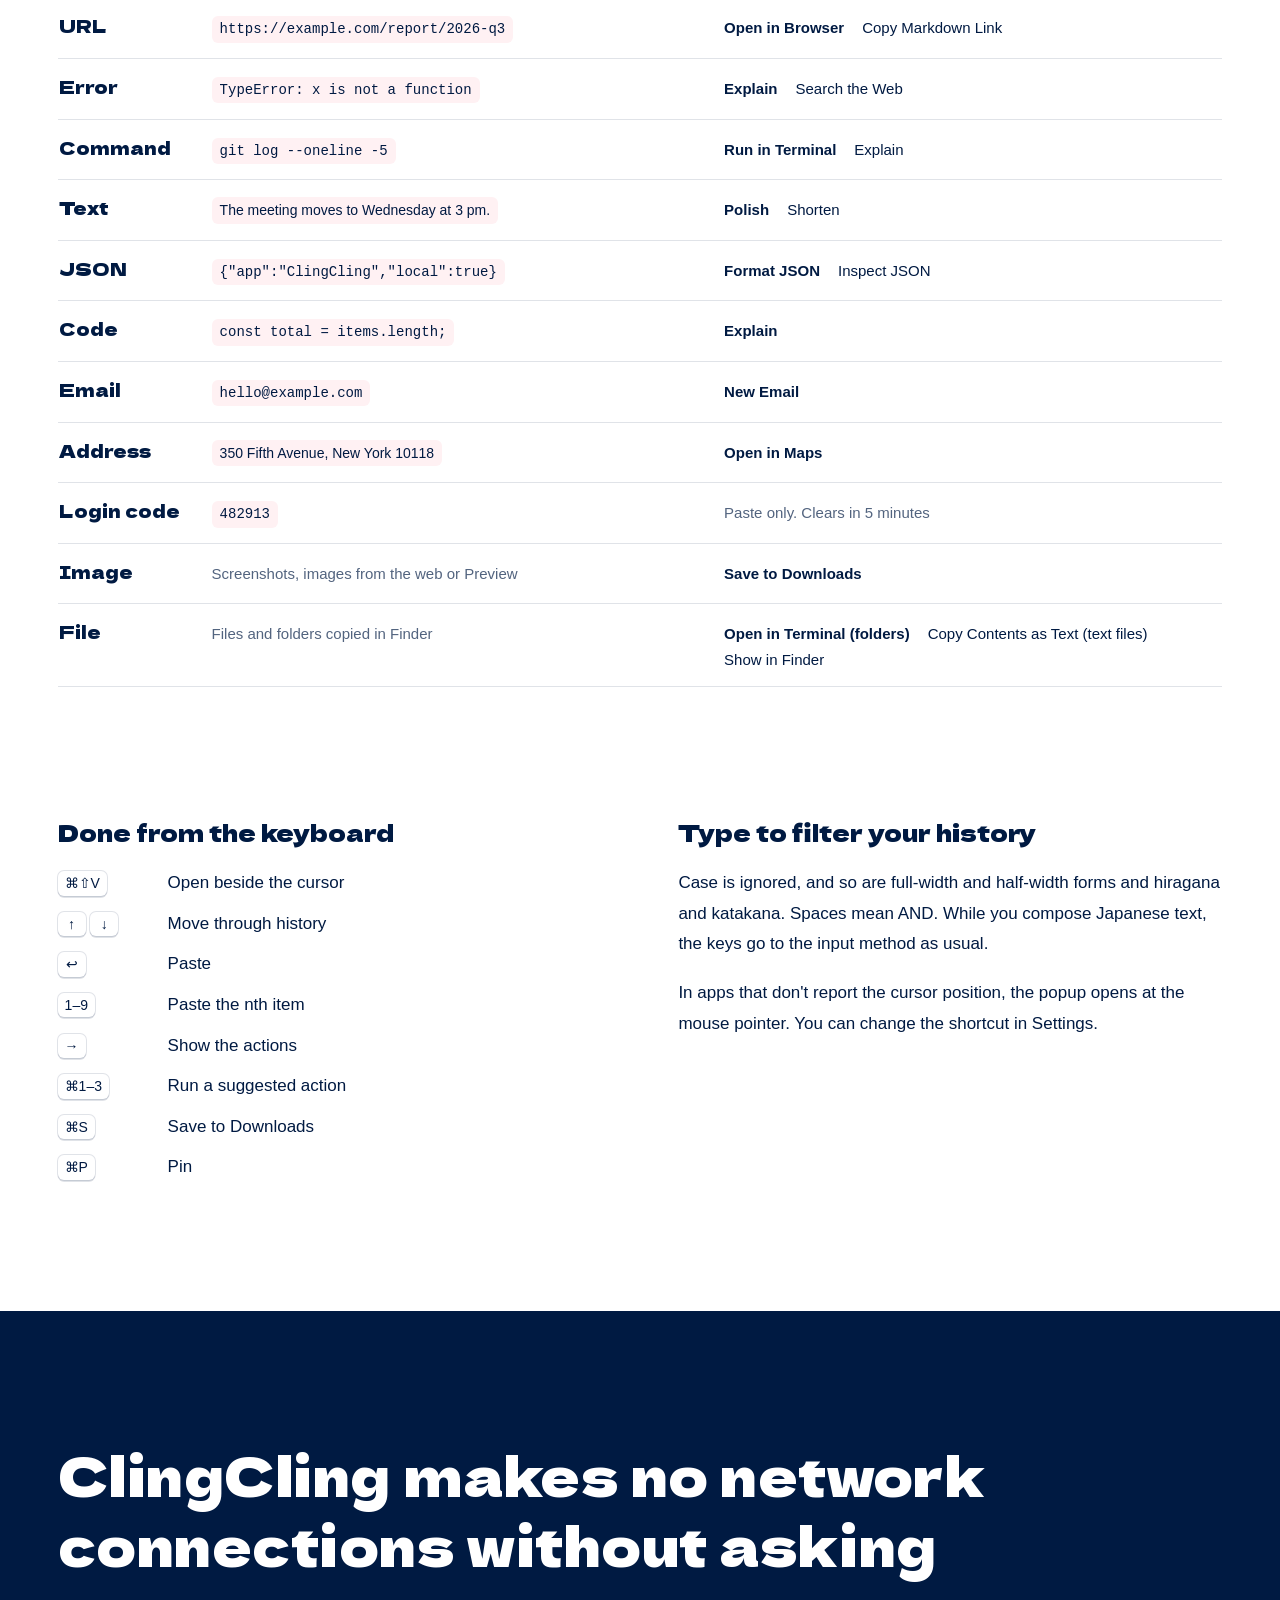
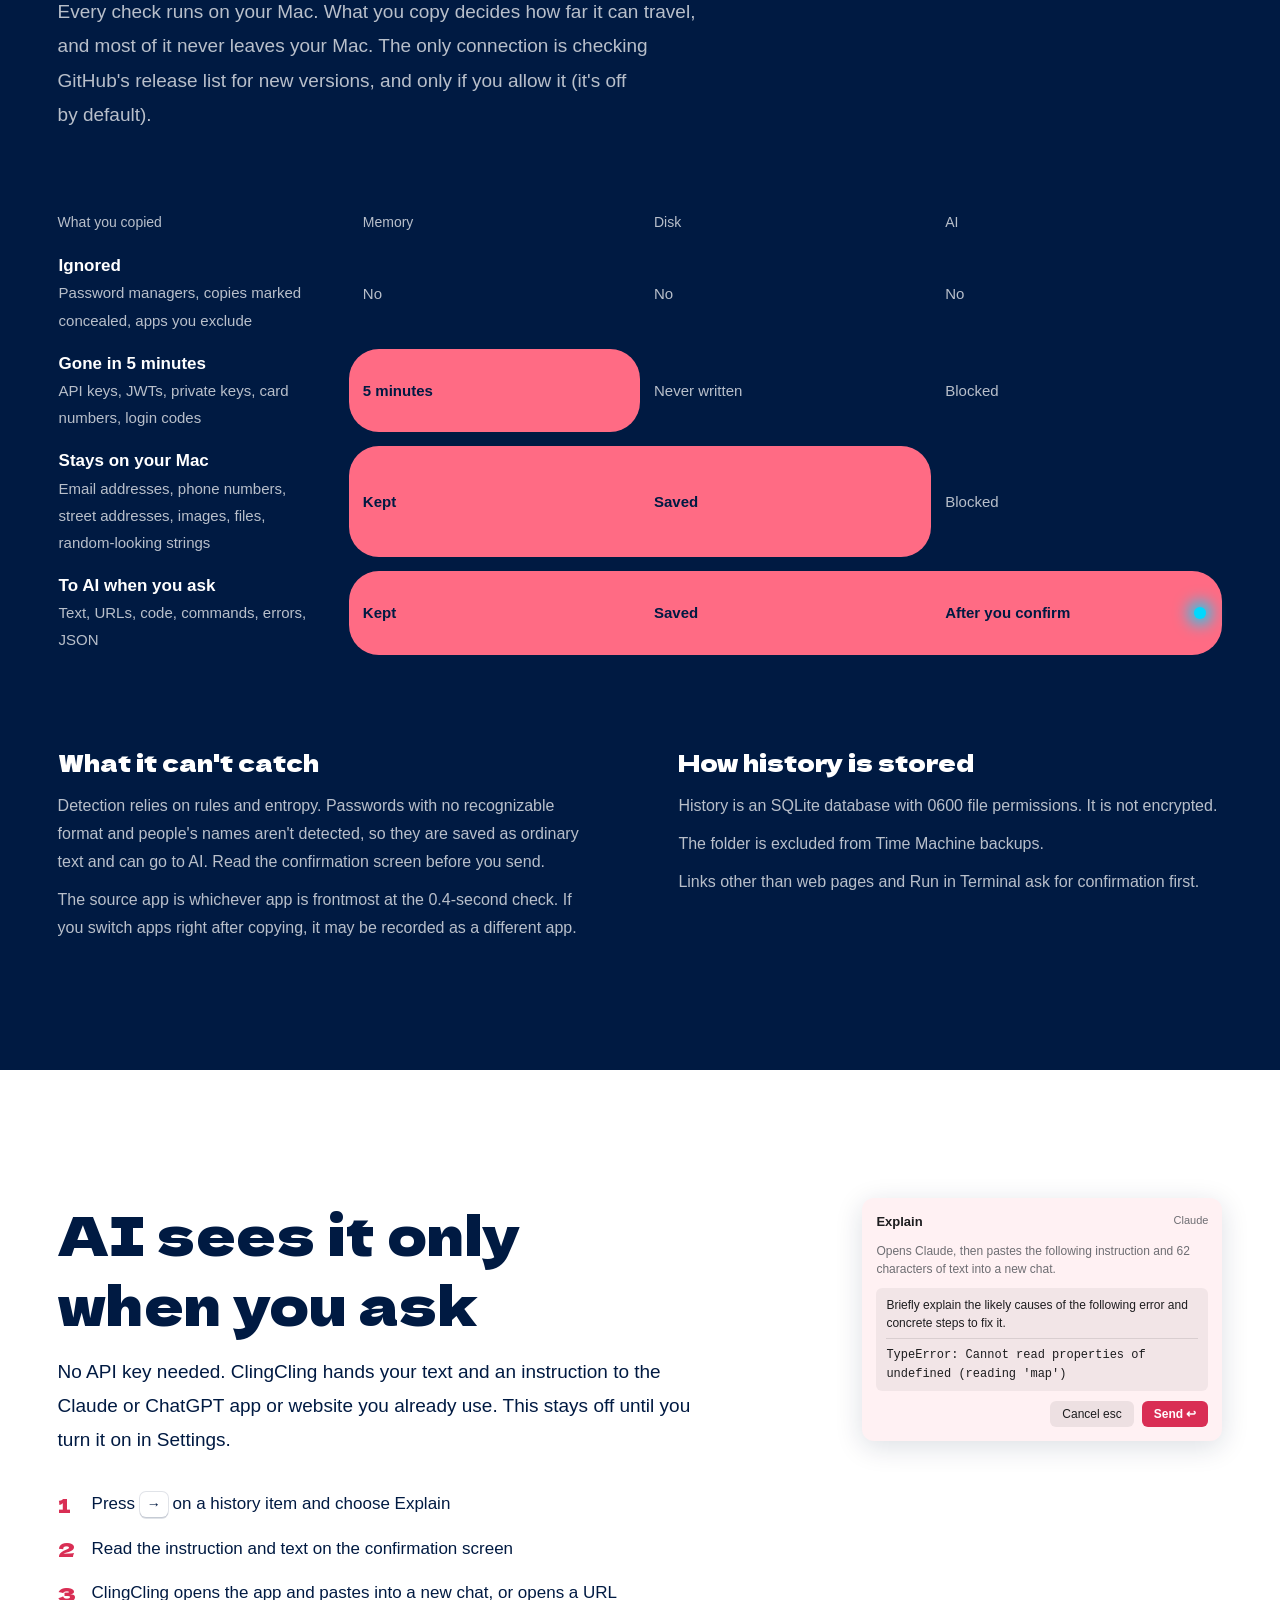
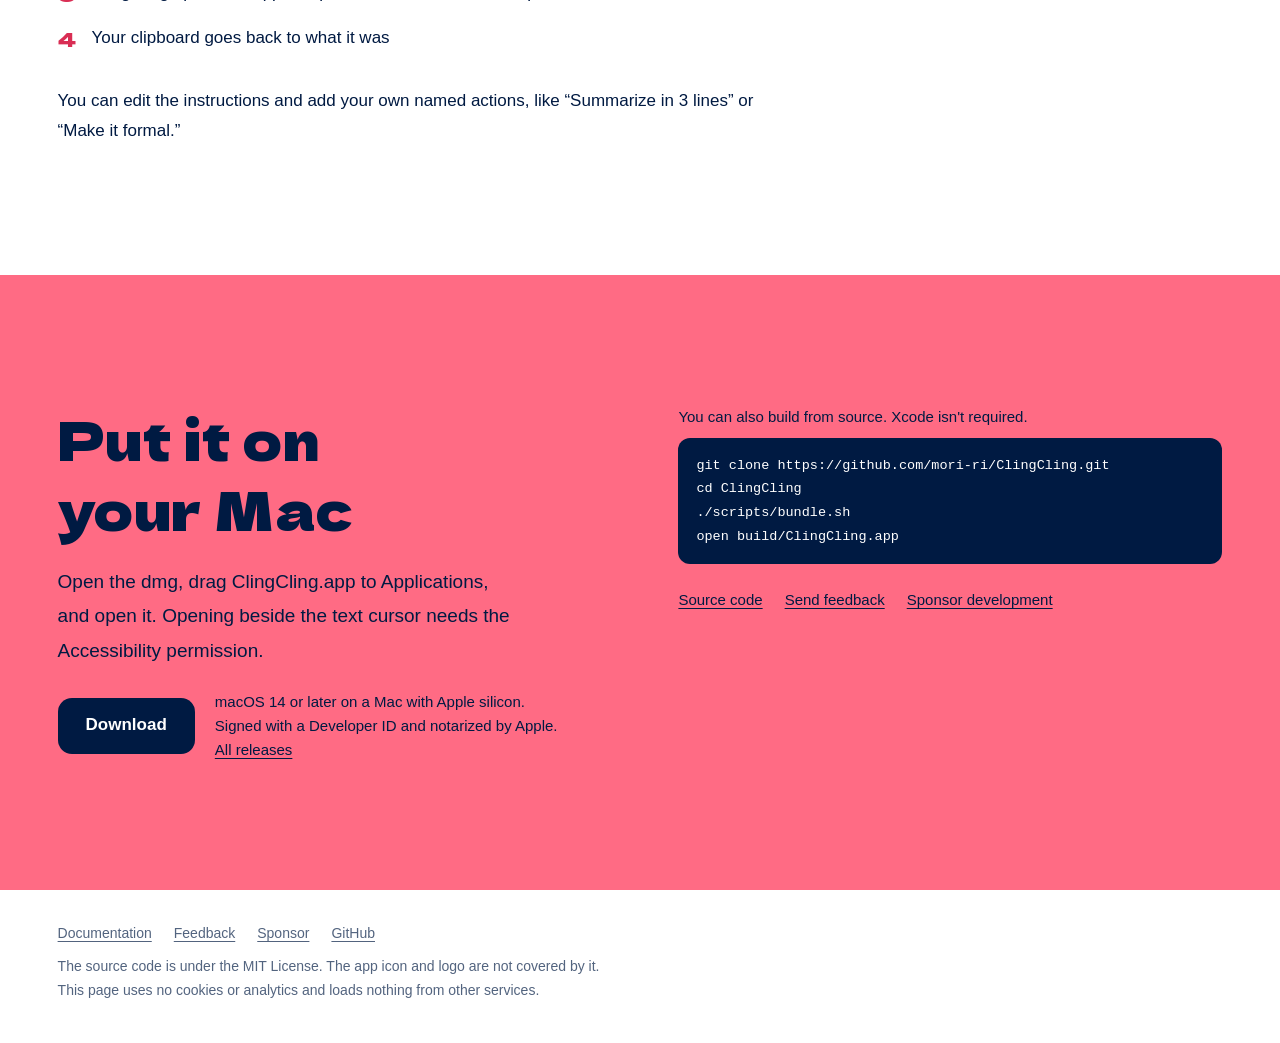
==== commit 6ca70448: "Download the dmg directly from the LP and show real popup screenshots Co-Authored-By: Claude Opus 5." ====
--- a/docs/en/index.html
+++ b/docs/en/index.html
@@ -32,7 +32,7 @@
       <nav aria-label="Page">
         <a href="../" lang="ja" hreflang="ja">日本語</a>
         <a class="optional" href="https://github.com/mori-ri/ClingCling">GitHub</a>
-        <a class="pill" href="https://github.com/mori-ri/ClingCling/releases/latest">Download</a>
+        <a class="pill" href="https://github.com/mori-ri/ClingCling/releases/latest/download/ClingCling.dmg">Download</a>
       </nav>
     </div>
 
@@ -45,8 +45,8 @@
         </h1>
         <p class="hero-lead">ClingCling recognizes what you copied, right on your Mac, and suggests what to do next. Press ⌘⇧V to open your history beside the text cursor and pick from the keyboard.</p>
         <div class="cta">
-          <a class="download" href="https://github.com/mori-ri/ClingCling/releases/latest">Download</a>
-          <p>macOS 14 or later. Opens the GitHub Releases page.</p>
+          <a class="download" href="https://github.com/mori-ri/ClingCling/releases/latest/download/ClingCling.dmg">Download</a>
+          <p>macOS 14 or later on a Mac with Apple silicon. Downloads the dmg.</p>
         </div>
       </div>
 
@@ -69,6 +69,17 @@
     <div class="head">
       <h2>What you copy decides what comes next</h2>
       <p class="lead">Every kind pastes with <kbd>↩</kbd>. Of the other actions, the one furthest left is the top suggestion. The ones you pick most move forward over time. That learning stays on your Mac too.</p>
+    </div>
+
+    <div class="shots">
+      <figure>
+        <img src="../assets/shot-error-en.webp" width="608" height="348" alt="The ClingCling popup. With a copied error selected, the action list offers Explain and Search the Web.">
+        <figcaption>When you copy an error</figcaption>
+      </figure>
+      <figure>
+        <img src="../assets/shot-url-en.webp" width="608" height="348" alt="The ClingCling popup in Dark Mode. With a copied URL selected, the action list offers Open in Browser and Copy Markdown Link." loading="lazy">
+        <figcaption>When you copy a URL (Dark Mode)</figcaption>
+      </figure>
     </div>
 
     <table class="kinds">
@@ -201,8 +212,8 @@
       <h2>Put it on your Mac</h2>
       <p class="lead">Open the dmg, drag ClingCling.app to Applications, and open it. Opening beside the text cursor needs the Accessibility permission.</p>
       <div class="cta">
-        <a class="download" href="https://github.com/mori-ri/ClingCling/releases/latest">Download</a>
-        <p>macOS 14 or later. Signed with a Developer ID and notarized by Apple.</p>
+        <a class="download" href="https://github.com/mori-ri/ClingCling/releases/latest/download/ClingCling.dmg">Download</a>
+        <p>macOS 14 or later on a Mac with Apple silicon. Signed with a Developer ID and notarized by Apple. <a href="https://github.com/mori-ri/ClingCling/releases">All releases</a></p>
       </div>
     </div>
     <div>
--- a/docs/assets/site.css
+++ b/docs/assets/site.css
@@ -501,3 +501,17 @@
   html { scroll-behavior: auto; }
   .say, .download { transition: none; }
 }
+
+/* ── 実際の画面 ──
+   画像は DEBUG ビルドの CLINGCLING_SNAPSHOT で書き出したもの（CLAUDE.md）。周りの透明な余白に影が入っている */
+
+.shots {
+  display: grid;
+  grid-template-columns: repeat(auto-fit, minmax(min(100%, 400px), 1fr));
+  gap: 28px 40px;
+  margin-bottom: clamp(48px, 6vw, 80px);
+}
+.shots figure { display: grid; gap: 6px; align-content: start; min-width: 0; }
+.shots img { width: 100%; height: auto; }
+/* 画像の余白の分だけ寄せて、ポップアップの左端にそろえる */
+.shots figcaption { padding-left: 3%; color: var(--navy-soft); font-size: 15px; line-height: 1.6; }
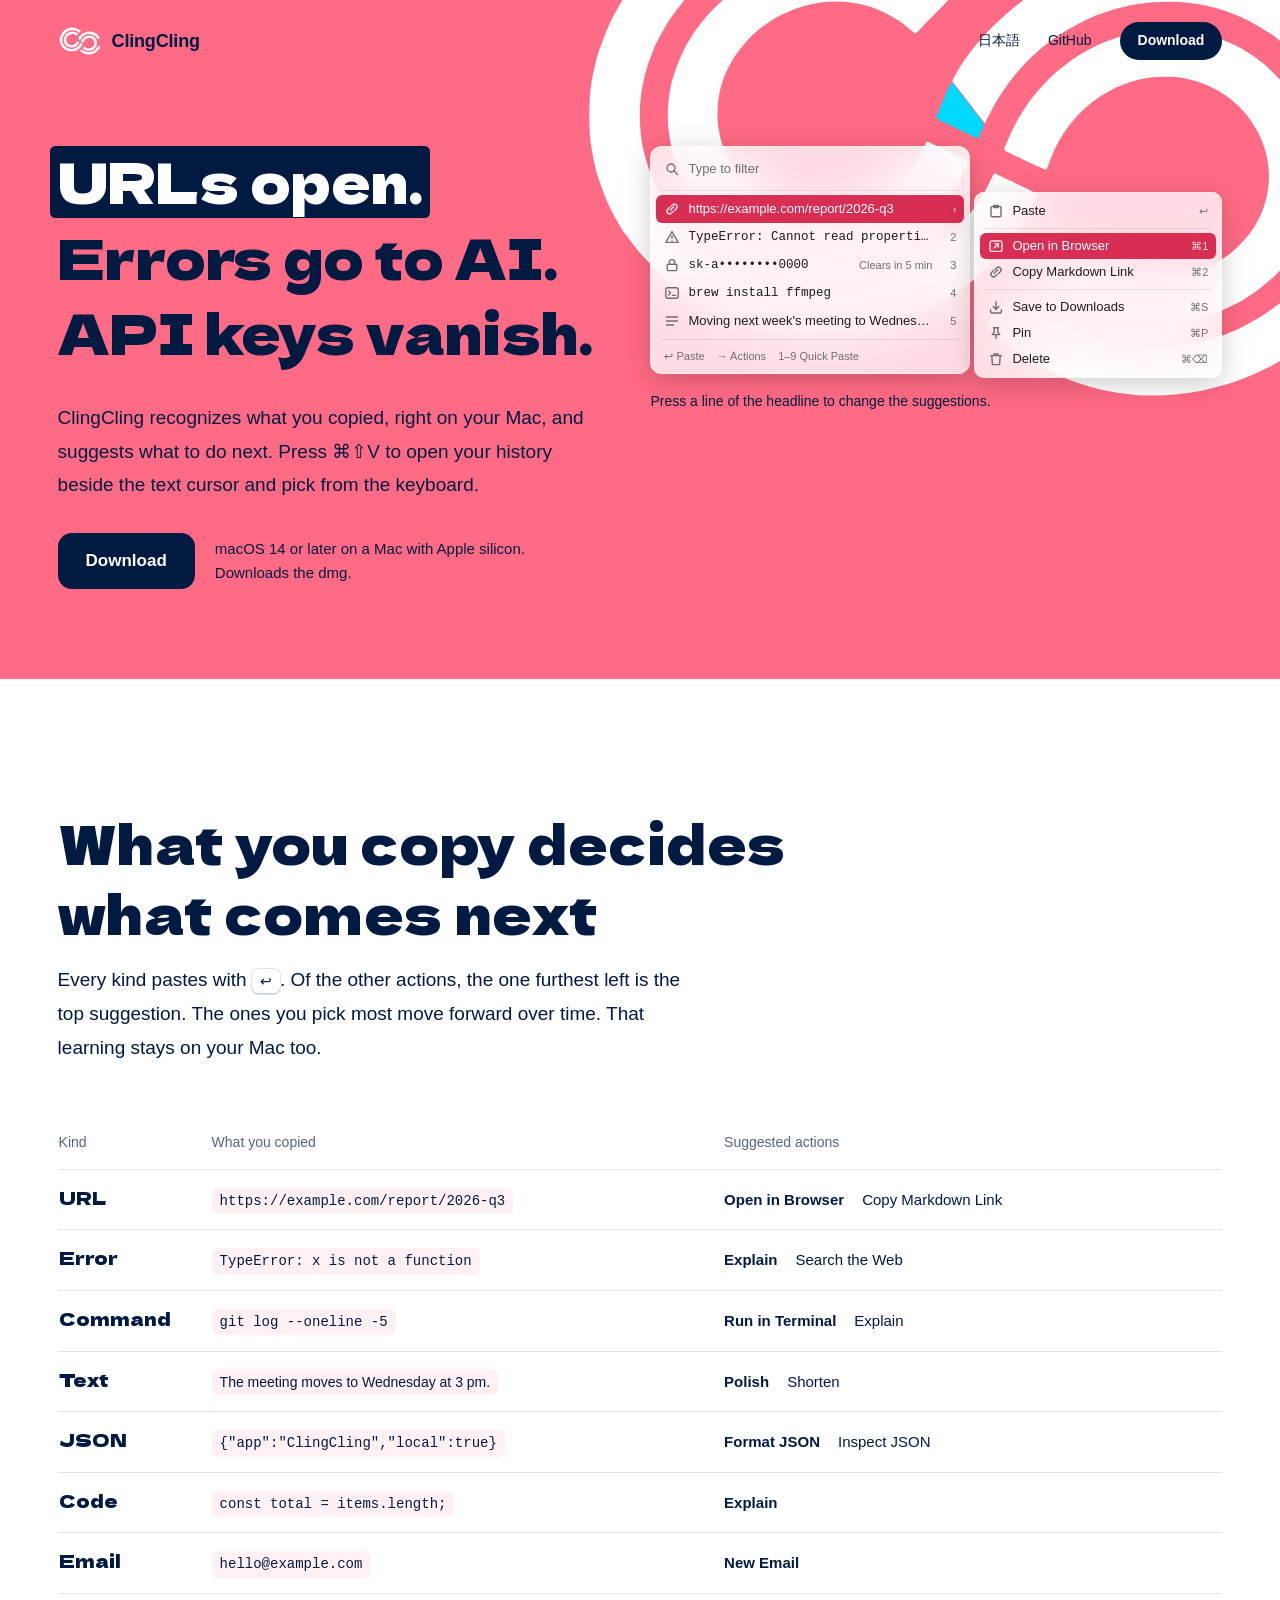
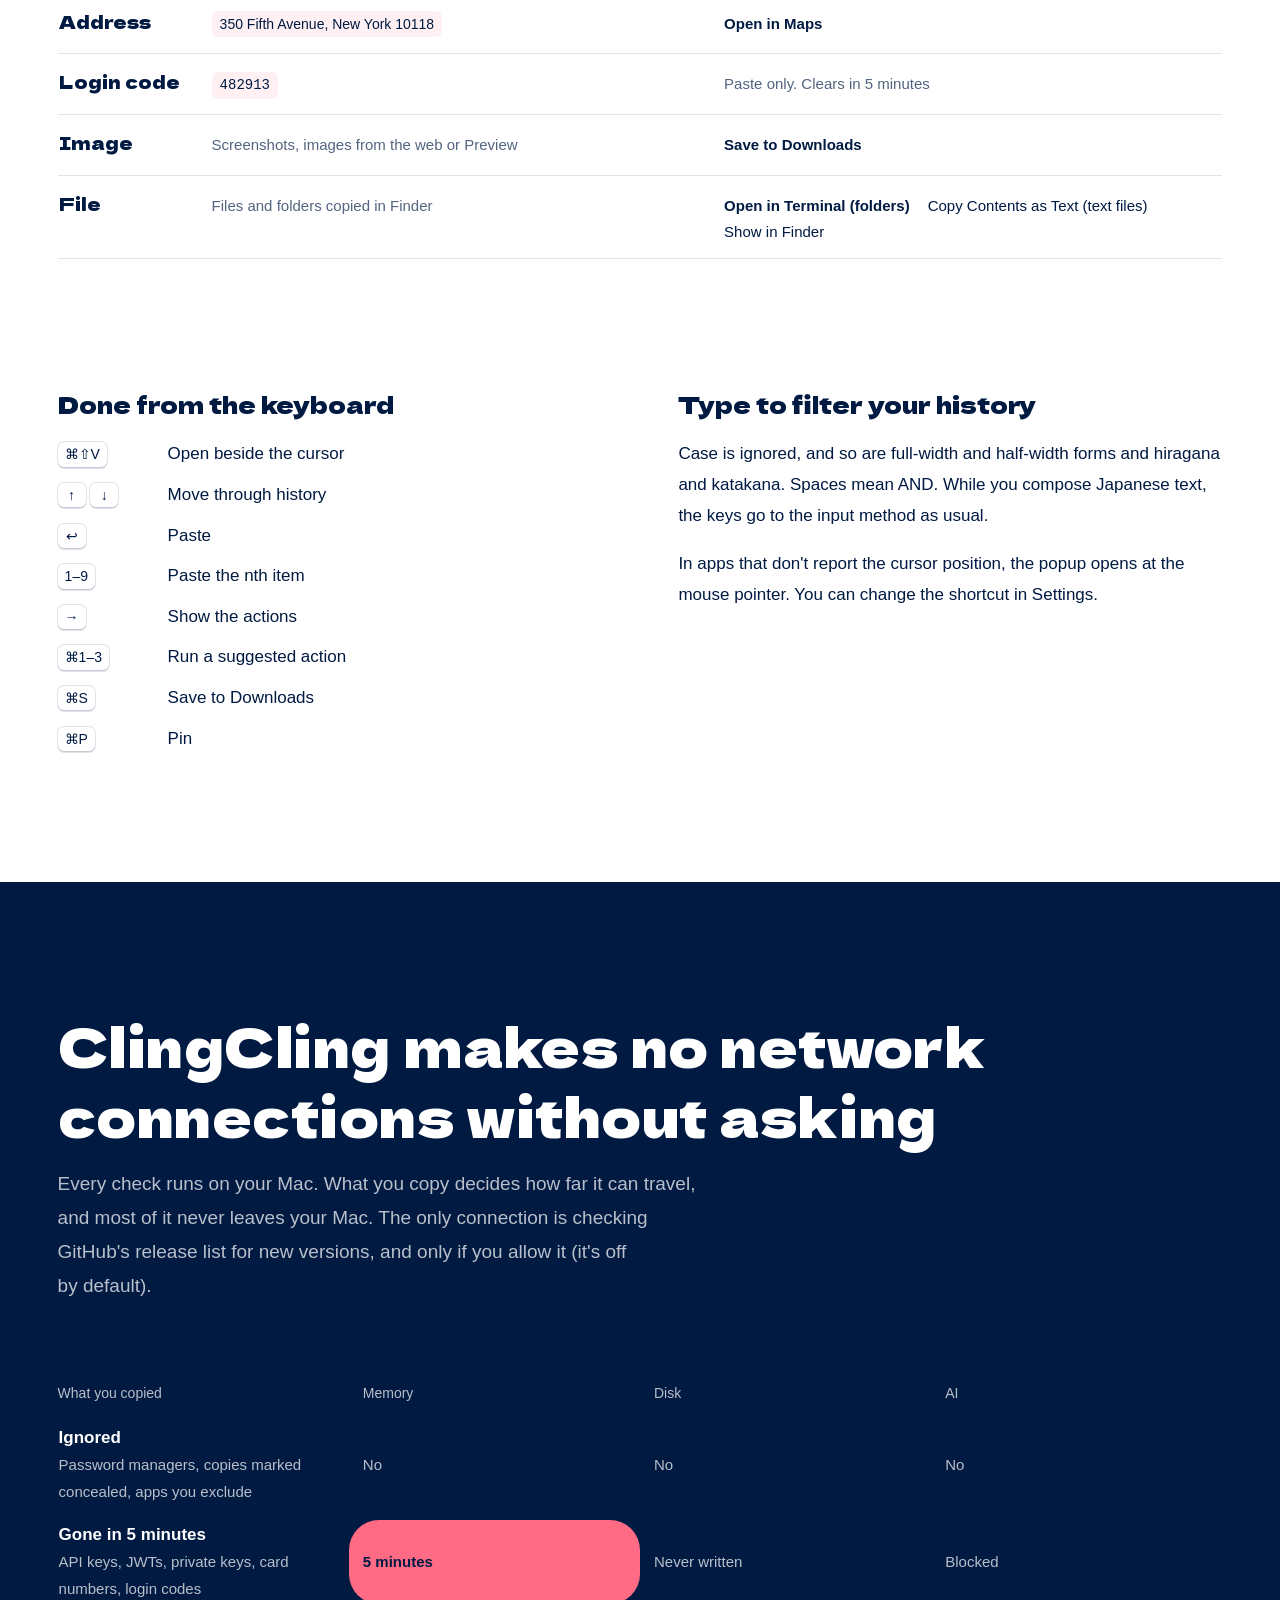
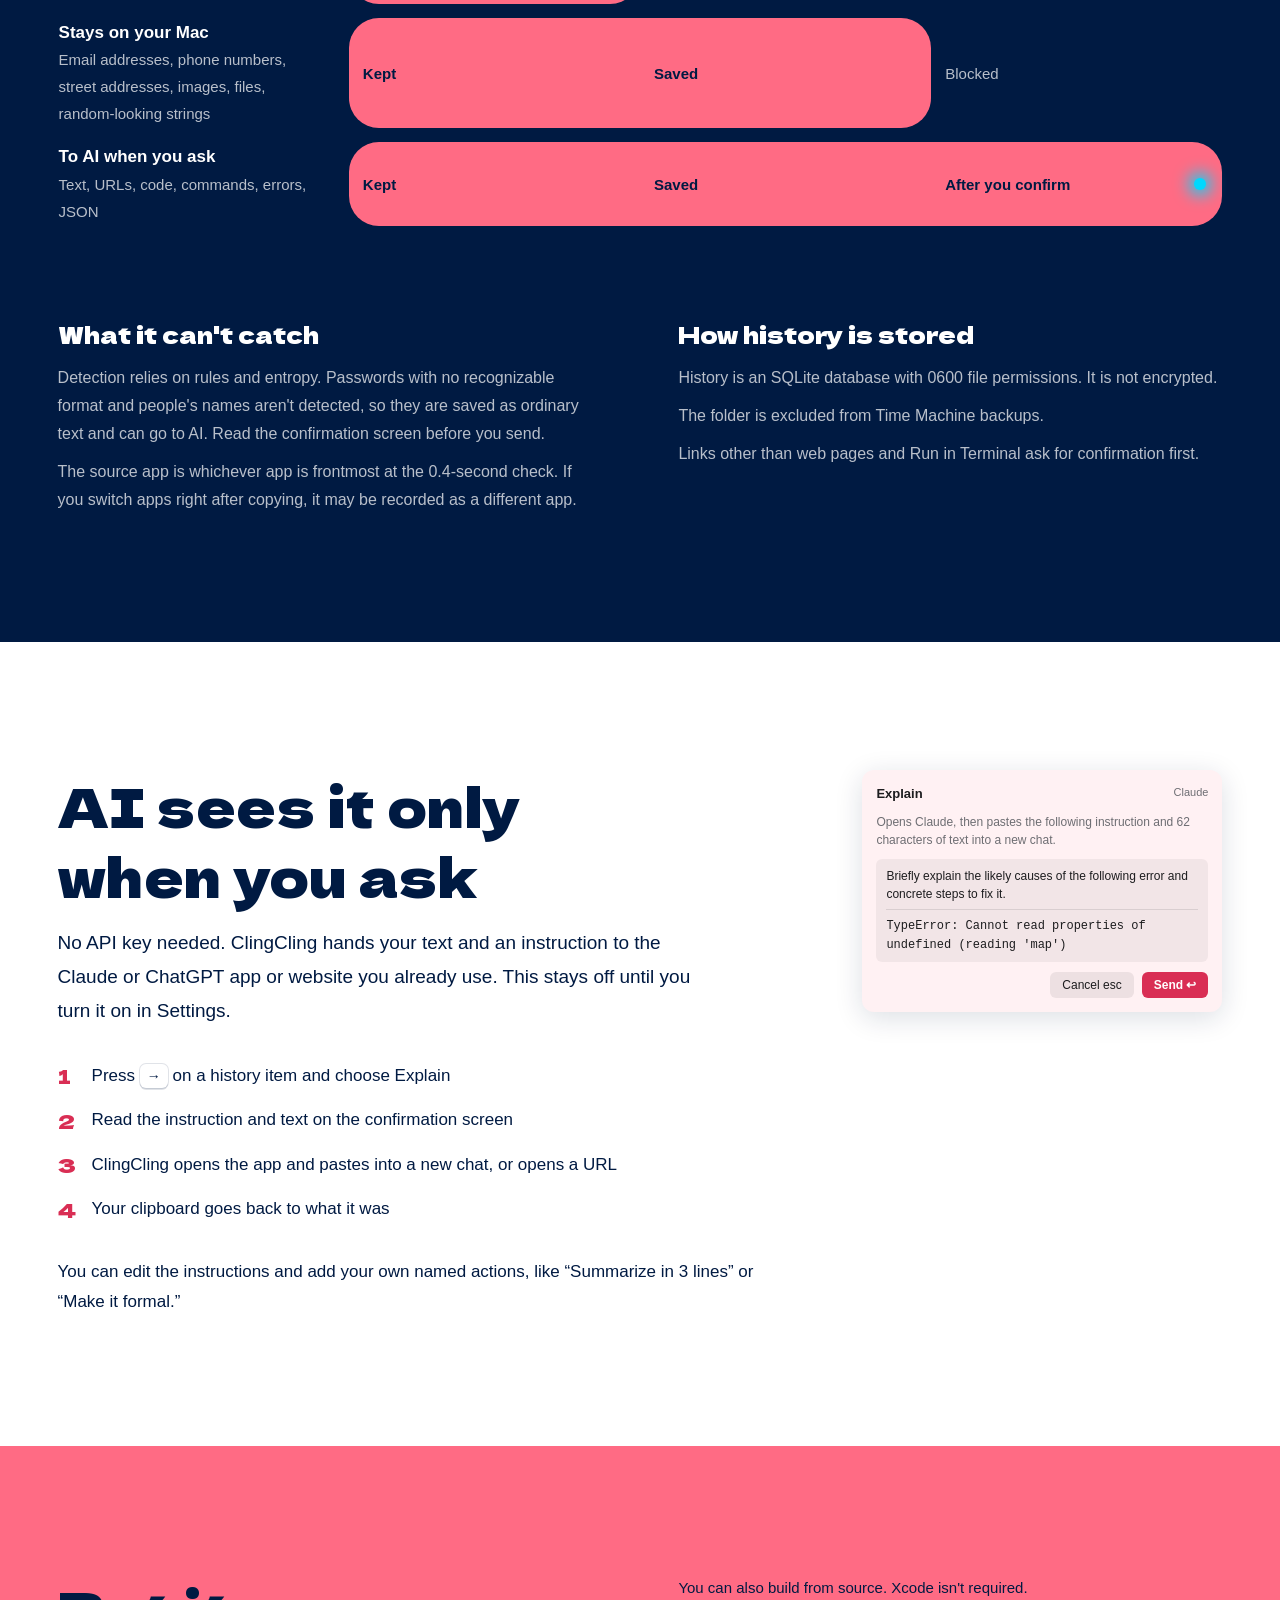
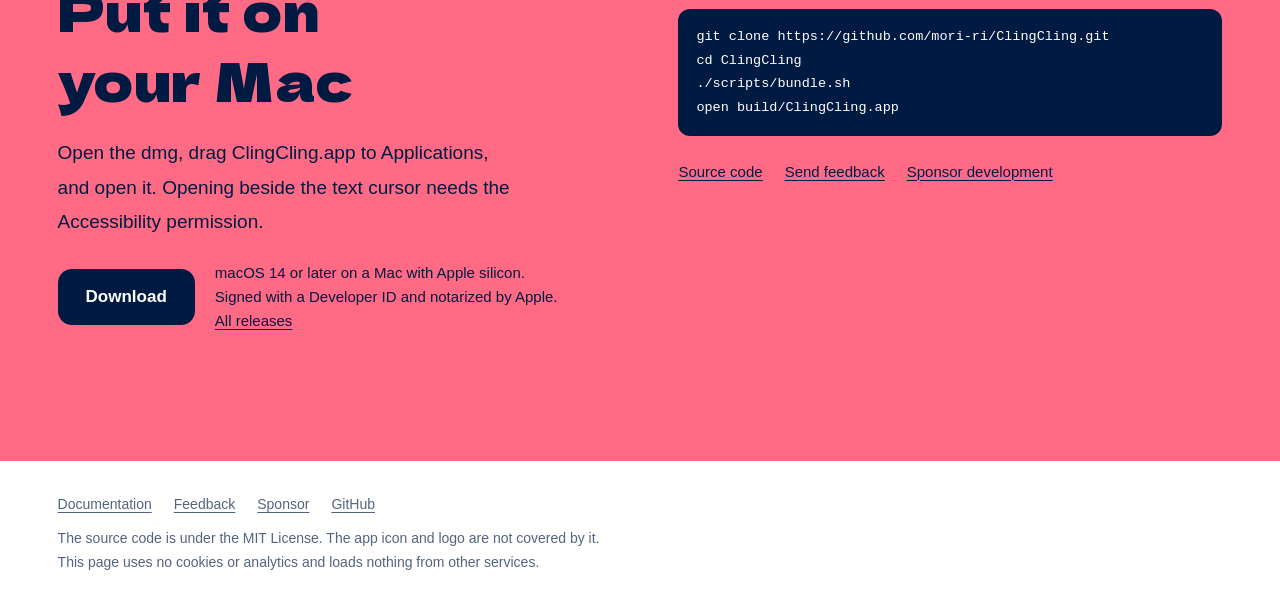
==== commit 2a1d72f7: "Remove popup screenshots from the LP Co-Authored-By: Claude Opus 5.5 <noreply@anthropic.com>" ====
--- a/docs/en/index.html
+++ b/docs/en/index.html
@@ -71,17 +71,6 @@
       <p class="lead">Every kind pastes with <kbd>↩</kbd>. Of the other actions, the one furthest left is the top suggestion. The ones you pick most move forward over time. That learning stays on your Mac too.</p>
     </div>
 
-    <div class="shots">
-      <figure>
-        <img src="../assets/shot-error-en.webp" width="608" height="348" alt="The ClingCling popup. With a copied error selected, the action list offers Explain and Search the Web.">
-        <figcaption>When you copy an error</figcaption>
-      </figure>
-      <figure>
-        <img src="../assets/shot-url-en.webp" width="608" height="348" alt="The ClingCling popup in Dark Mode. With a copied URL selected, the action list offers Open in Browser and Copy Markdown Link." loading="lazy">
-        <figcaption>When you copy a URL (Dark Mode)</figcaption>
-      </figure>
-    </div>
-
     <table class="kinds">
       <thead>
         <tr><th scope="col">Kind</th><th scope="col">What you copied</th><th scope="col">Suggested actions</th></tr>
--- a/docs/assets/site.css
+++ b/docs/assets/site.css
@@ -501,17 +501,3 @@
   html { scroll-behavior: auto; }
   .say, .download { transition: none; }
 }
-
-/* ── 実際の画面 ──
-   画像は DEBUG ビルドの CLINGCLING_SNAPSHOT で書き出したもの（CLAUDE.md）。周りの透明な余白に影が入っている */
-
-.shots {
-  display: grid;
-  grid-template-columns: repeat(auto-fit, minmax(min(100%, 400px), 1fr));
-  gap: 28px 40px;
-  margin-bottom: clamp(48px, 6vw, 80px);
-}
-.shots figure { display: grid; gap: 6px; align-content: start; min-width: 0; }
-.shots img { width: 100%; height: auto; }
-/* 画像の余白の分だけ寄せて、ポップアップの左端にそろえる */
-.shots figcaption { padding-left: 3%; color: var(--navy-soft); font-size: 15px; line-height: 1.6; }
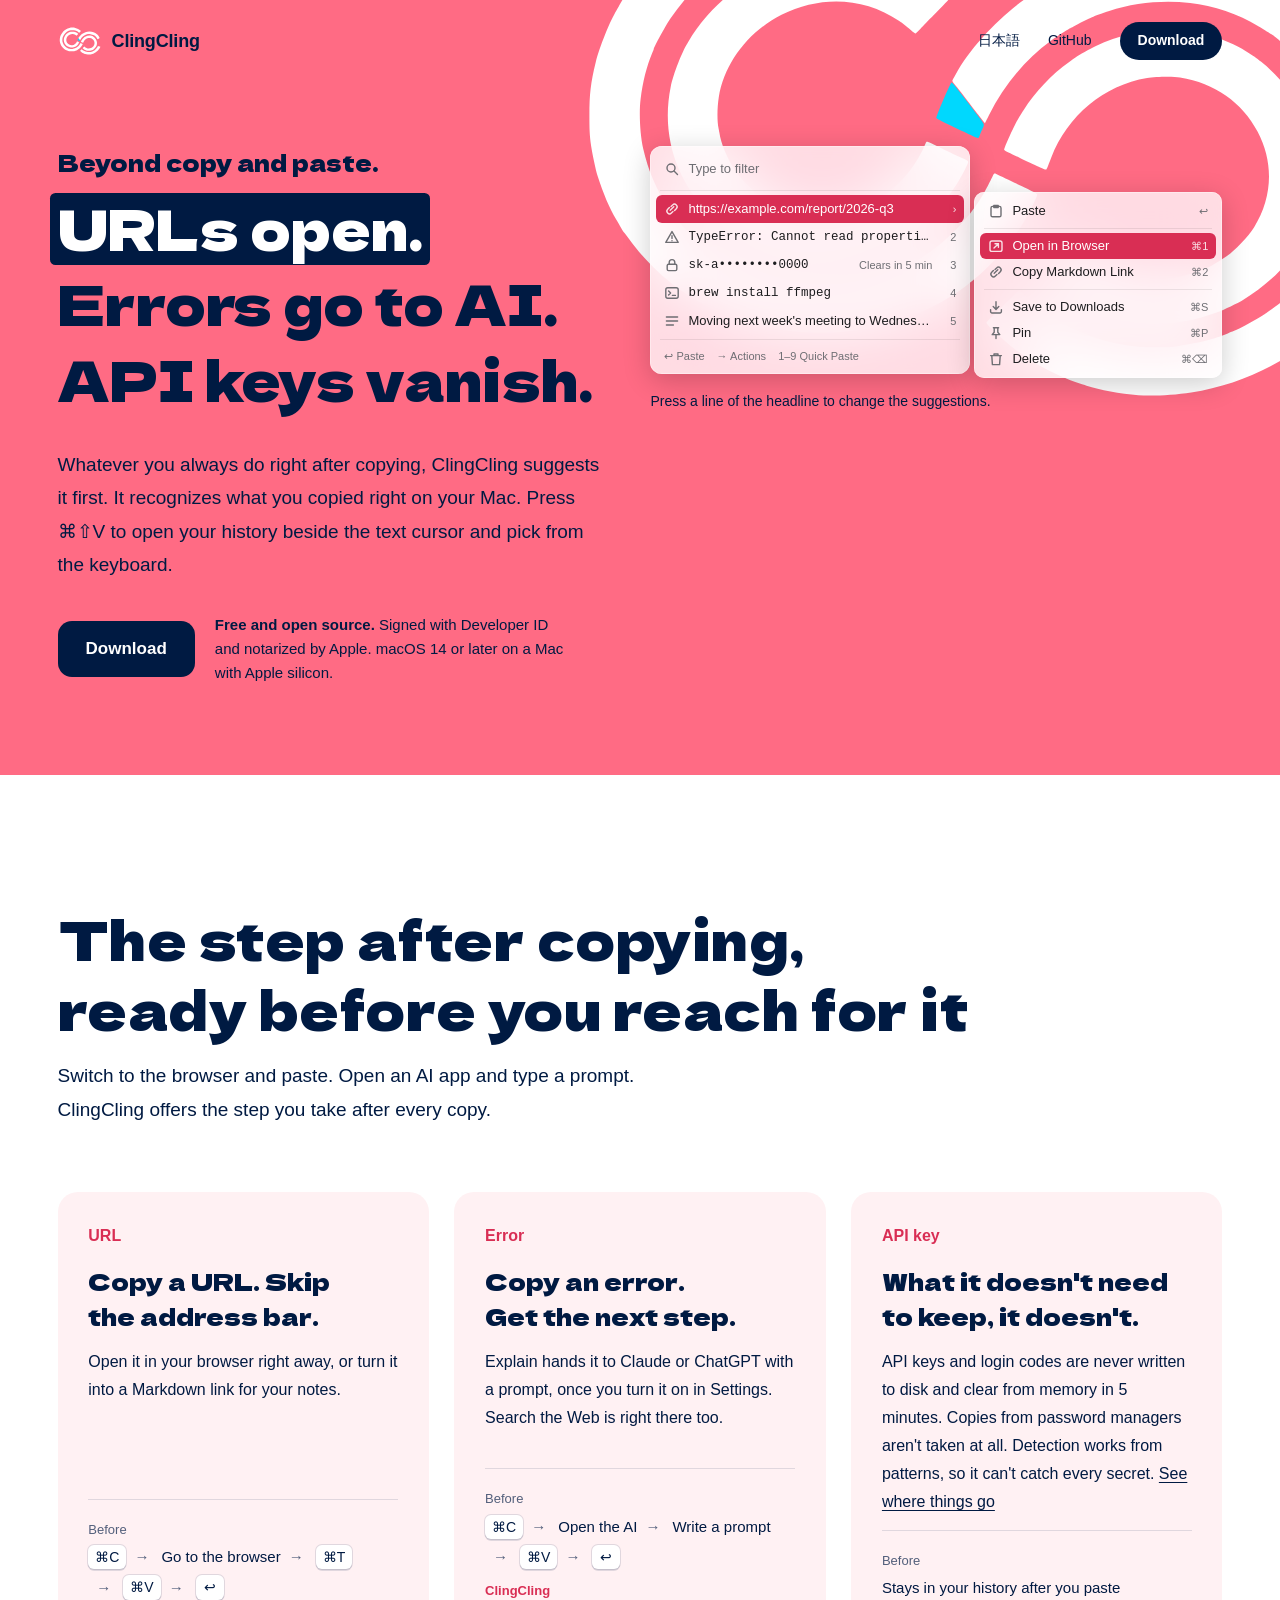
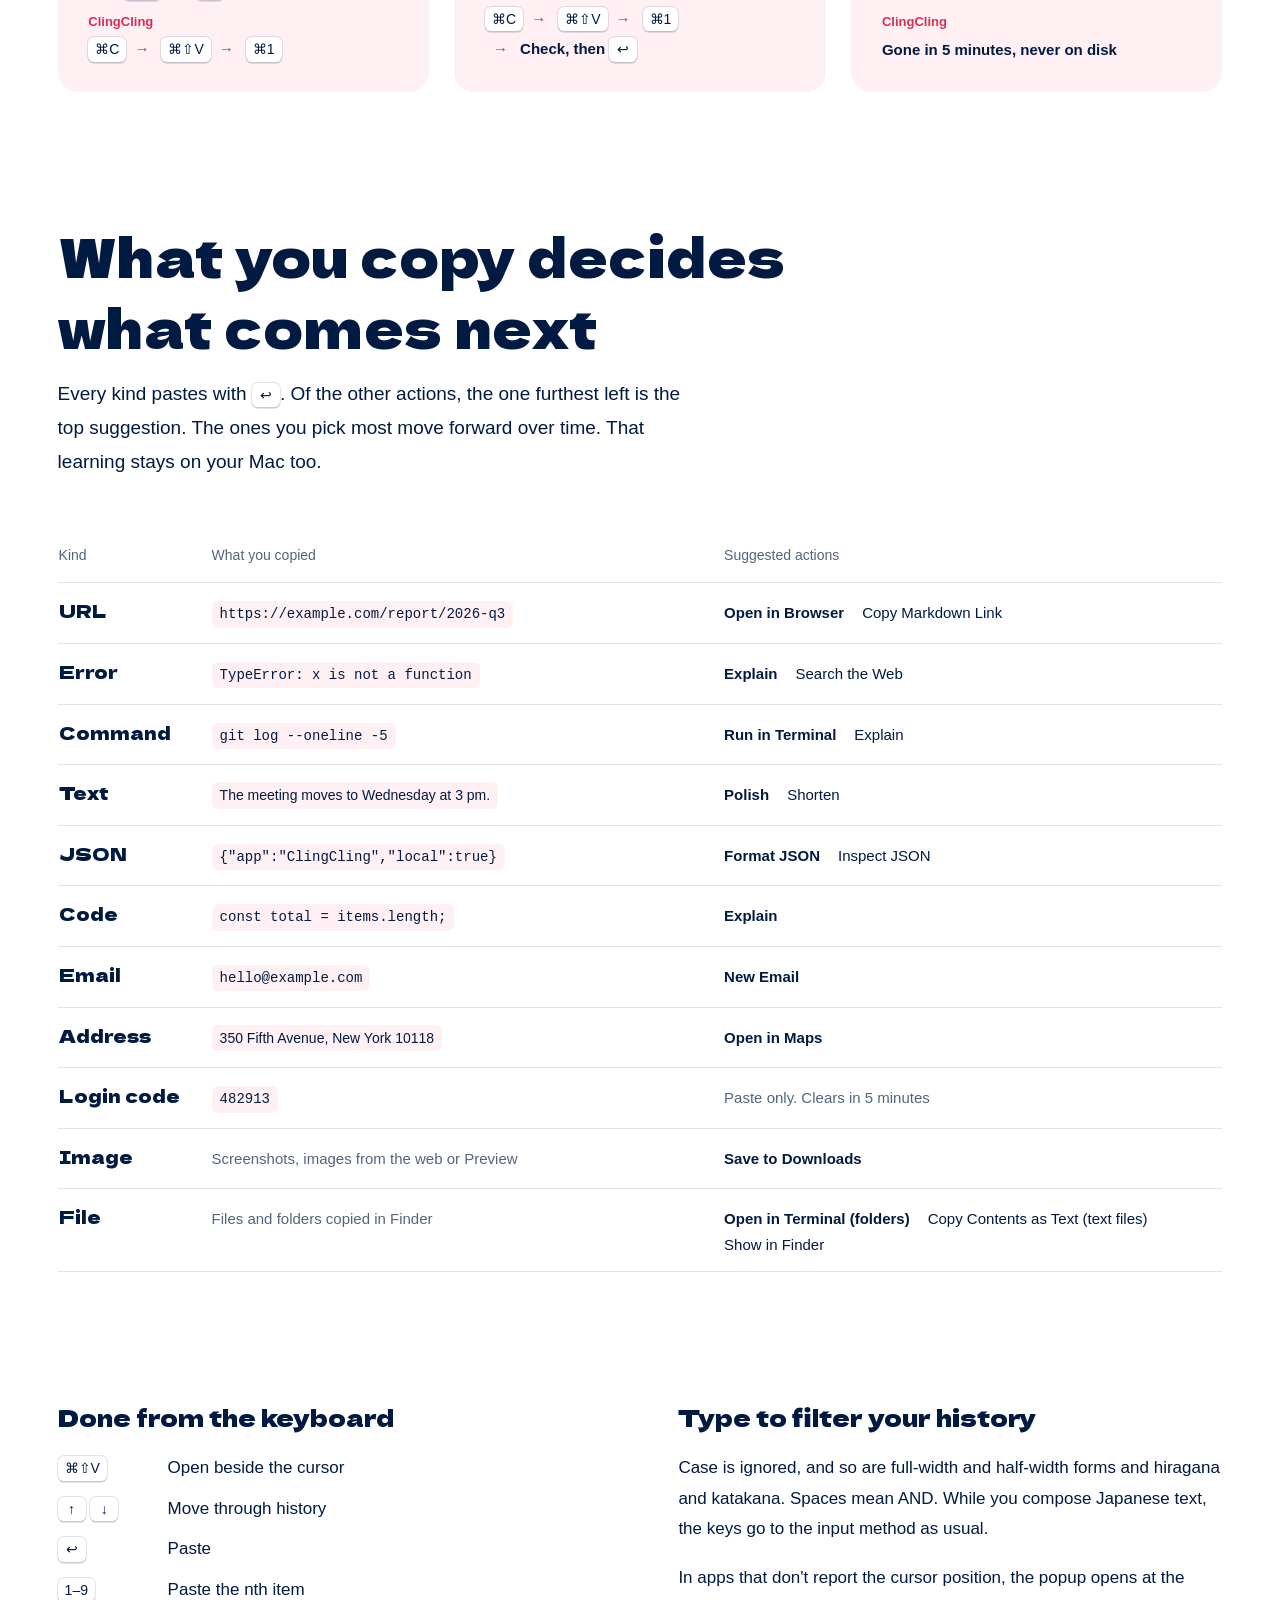
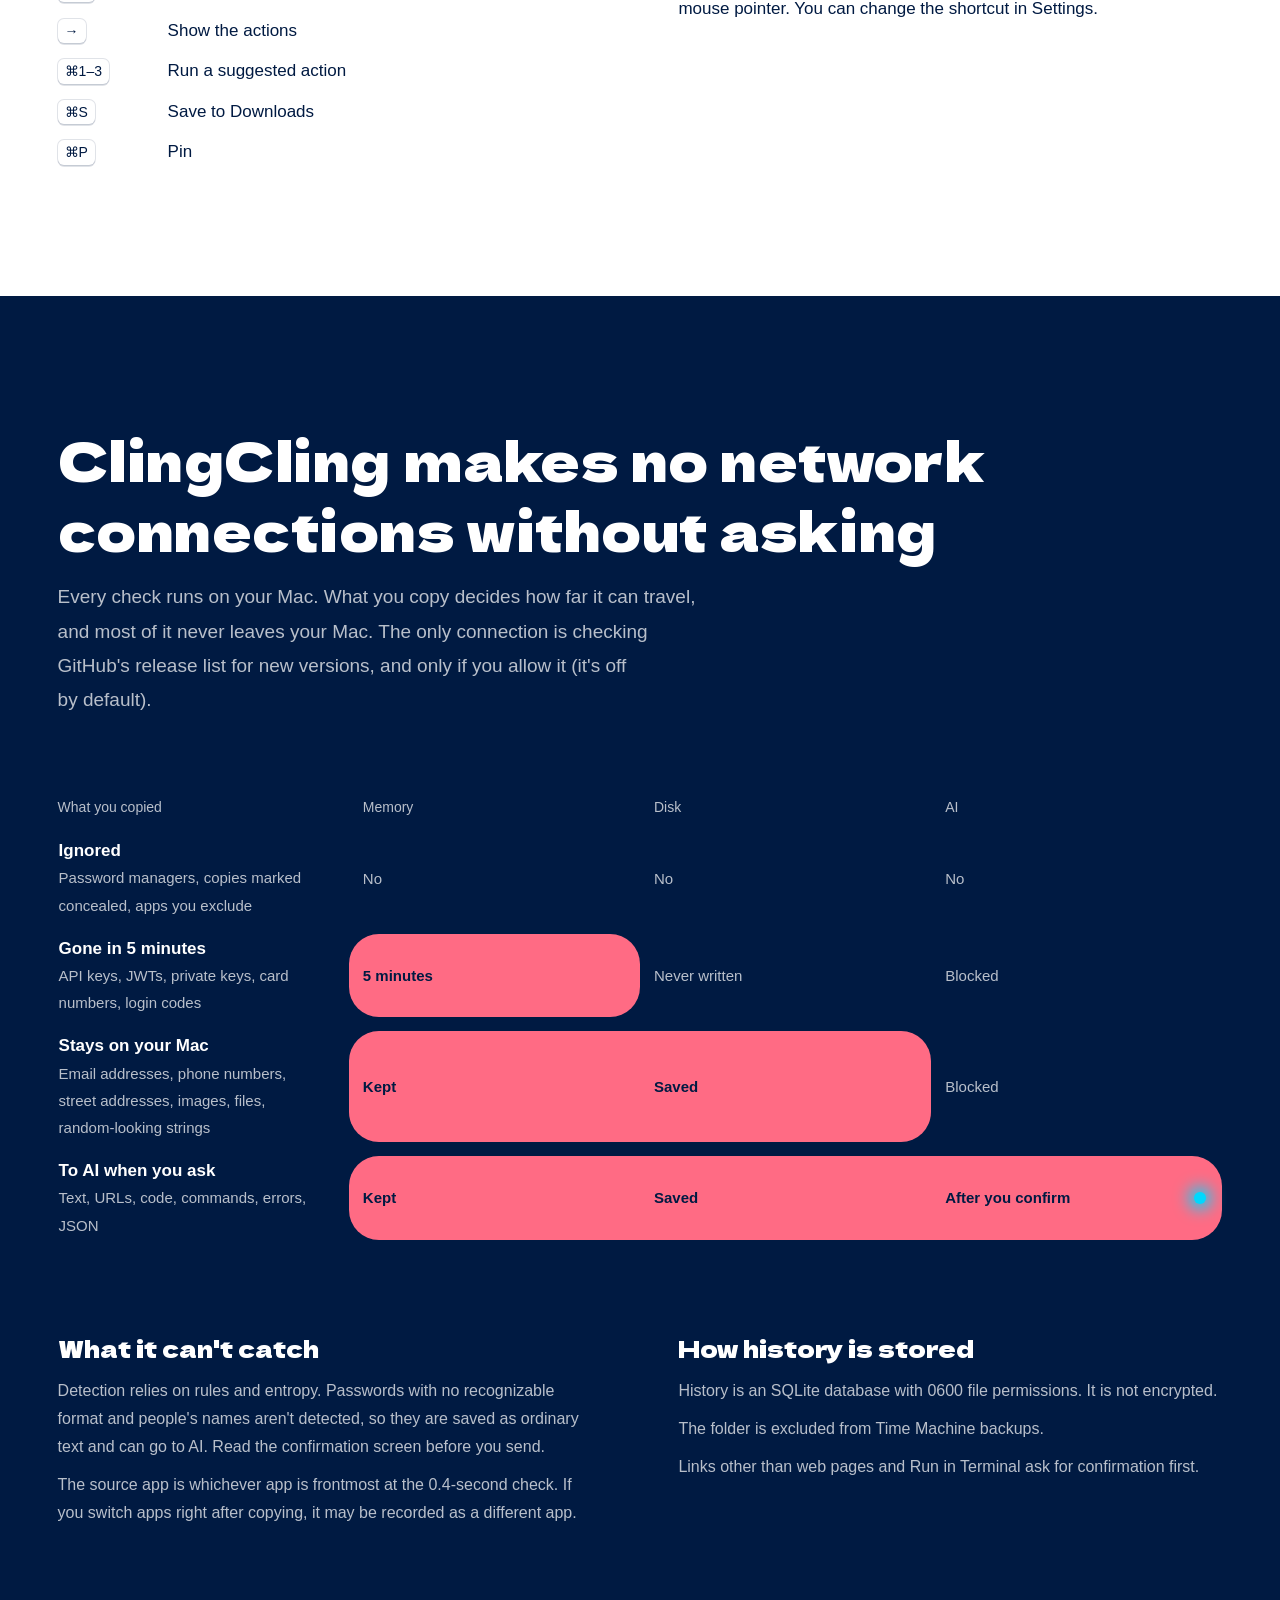
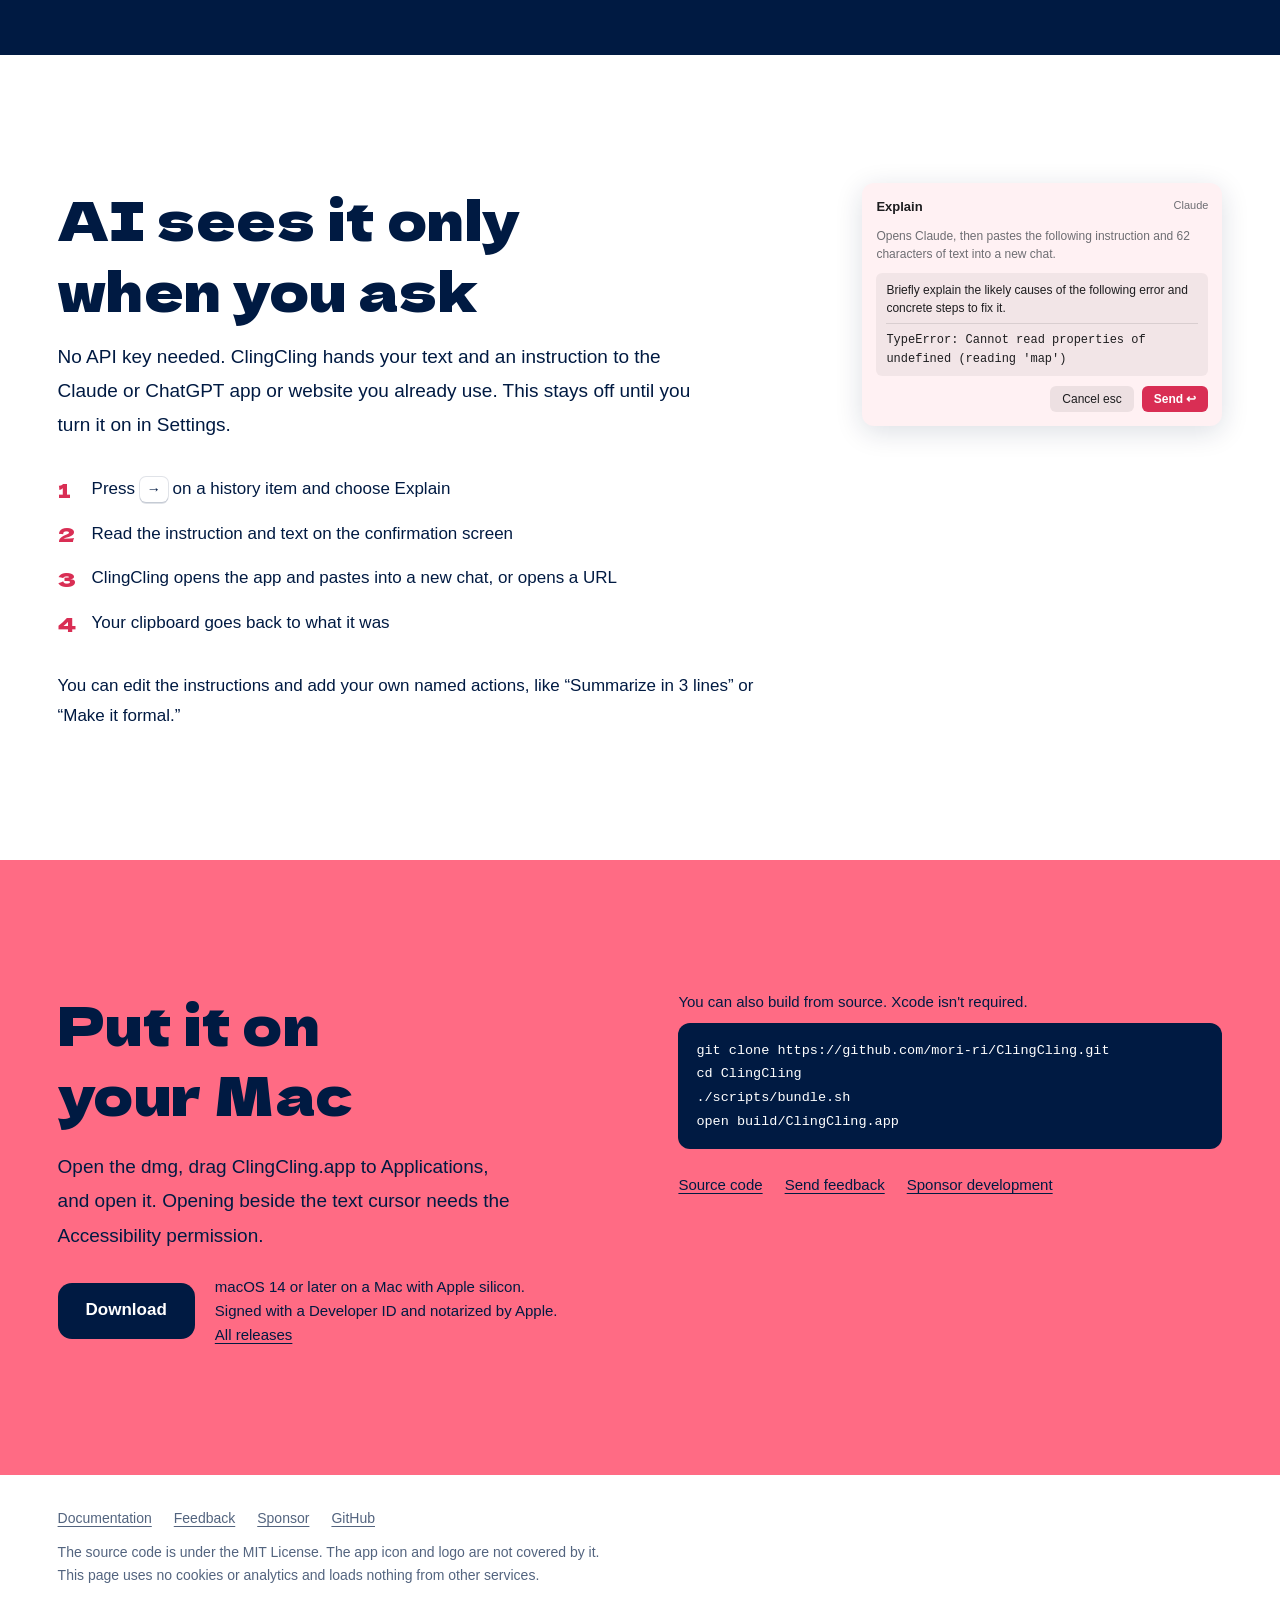
==== commit 6aab2e38: "LP: コピーのあとの体験を先に伝える - ヒーローの見出しの上に「コピーの、その先まで。」を置き、リードを体験の言葉に直す - ヒーローのダウンロードの横に、無料・オープンソースと署名・公証を出す " ====
--- a/docs/en/index.html
+++ b/docs/en/index.html
@@ -39,14 +39,15 @@
     <div class="hero-grid">
       <div class="hero-copy">
         <h1>
+          <span class="tagline">Beyond copy and paste.</span>
           <button class="say" type="button" aria-pressed="true">URLs open.</button>
           <button class="say" type="button" aria-pressed="false">Errors go to AI.</button>
           <button class="say" type="button" aria-pressed="false">API keys vanish.</button>
         </h1>
-        <p class="hero-lead">ClingCling recognizes what you copied, right on your Mac, and suggests what to do next. Press ⌘⇧V to open your history beside the text cursor and pick from the keyboard.</p>
+        <p class="hero-lead">Whatever you always do right after copying, ClingCling suggests it first. It recognizes what you copied right on your Mac. Press ⌘⇧V to open your history beside the text cursor and pick from the keyboard.</p>
         <div class="cta">
           <a class="download" href="https://github.com/mori-ri/ClingCling/releases/latest/download/ClingCling.dmg">Download</a>
-          <p>macOS 14 or later on a Mac with Apple silicon. Downloads the dmg.</p>
+          <p><b>Free and open source.</b> Signed with Developer ID and notarized by Apple. macOS 14 or later on a Mac with Apple silicon.</p>
         </div>
       </div>
 
@@ -63,6 +64,47 @@
 </header>
 
 <main id="main">
+
+<section class="band cases" id="cases">
+  <div class="wrap">
+    <div class="head">
+      <h2>The step after copying, ready before you reach for it</h2>
+      <p class="lead">Switch to the browser and paste. Open an AI app and type a prompt. ClingCling offers the step you take after every copy.</p>
+    </div>
+
+    <div class="case-grid">
+      <article class="case">
+        <p class="case-kind">URL</p>
+        <h3>Copy a URL. Skip the address bar.</h3>
+        <p>Open it in your browser right away, or turn it into a Markdown link for your notes.</p>
+        <dl class="flow">
+          <div><dt>Before</dt><dd><ol class="seq"><li><kbd>⌘C</kbd></li><li>Go to the browser</li><li><kbd>⌘T</kbd></li><li><kbd>⌘V</kbd></li><li><kbd>↩</kbd></li></ol></dd></div>
+          <div class="now"><dt>ClingCling</dt><dd><ol class="seq"><li><kbd>⌘C</kbd></li><li><kbd>⌘⇧V</kbd></li><li><kbd>⌘1</kbd></li></ol></dd></div>
+        </dl>
+      </article>
+
+      <article class="case">
+        <p class="case-kind">Error</p>
+        <h3>Copy an error. Get the next step.</h3>
+        <p>Explain hands it to Claude or ChatGPT with a prompt, once you turn it on in Settings. Search the Web is right there too.</p>
+        <dl class="flow">
+          <div><dt>Before</dt><dd><ol class="seq"><li><kbd>⌘C</kbd></li><li>Open the AI</li><li>Write a prompt</li><li><kbd>⌘V</kbd></li><li><kbd>↩</kbd></li></ol></dd></div>
+          <div class="now"><dt>ClingCling</dt><dd><ol class="seq"><li><kbd>⌘C</kbd></li><li><kbd>⌘⇧V</kbd></li><li><kbd>⌘1</kbd></li><li>Check, then <kbd>↩</kbd></li></ol></dd></div>
+        </dl>
+      </article>
+
+      <article class="case">
+        <p class="case-kind">API key</p>
+        <h3>What it doesn't need to keep, it doesn't.</h3>
+        <p>API keys and login codes are never written to disk and clear from memory in 5 minutes. Copies from password managers aren't taken at all. Detection works from patterns, so it can't catch every secret. <a href="#privacy">See where things go</a></p>
+        <dl class="flow">
+          <div><dt>Before</dt><dd>Stays in your history after you paste</dd></div>
+          <div class="now"><dt>ClingCling</dt><dd>Gone in 5 minutes, never on disk</dd></div>
+        </dl>
+      </article>
+    </div>
+  </div>
+</section>
 
 <section class="band" id="kinds">
   <div class="wrap">
--- a/docs/assets/site.css
+++ b/docs/assets/site.css
@@ -117,6 +117,7 @@
   align-items: center;
   gap: 12px 20px;
 }
+.cta p b { font-weight: 600; }
 .cta p { font-size: 15px; line-height: 1.6; max-width: 24em; text-wrap: pretty; word-break: auto-phrase; }
 
 /* ── ヒーロー ── */
@@ -204,6 +205,14 @@
 
 /* 見出しの 3 行は、そのままポップアップの切り替えになっている。
    選んだ行は、テキストを選択したときのように反転する */
+/* 3 行の上に置く、体験を一言で言うコピー。見出しの一部なので h1 の中に置く */
+.tagline {
+  display: block;
+  margin-bottom: 0.5em;
+  font-size: max(20px, 0.42em);
+  line-height: 1.4;
+}
+
 .say {
   display: block;
   white-space: nowrap;
@@ -303,6 +312,39 @@
     from { opacity: 0; transform: translateY(-6px) scale(0.97); }
   }
 }
+
+/* ── 使い方の 3 つの例 ── */
+
+.case-grid {
+  display: grid;
+  grid-template-columns: repeat(3, minmax(0, 1fr));
+  gap: clamp(16px, 2vw, 28px);
+}
+.case {
+  display: flex;
+  flex-direction: column;
+  gap: 14px;
+  min-width: 0;
+  padding: clamp(24px, 2.4vw, 32px);
+  border-radius: 20px;
+  background: var(--mist);
+}
+.case > p { font-size: 16px; line-height: 1.75; text-wrap: pretty; word-break: auto-phrase; }
+.case h3 { text-wrap: balance; }
+.case-kind { font-size: 14px; font-weight: 600; color: var(--accent); }
+
+/* いままでと ClingCling の手数。下に揃えて、3 つを横に比べられるようにする */
+.flow { display: grid; gap: 10px; margin-top: auto; padding-top: 18px; border-top: 1px solid var(--line); }
+.flow > div { display: grid; gap: 4px; }
+.flow dt { font-size: 13px; color: var(--navy-soft); }
+.flow dd { font-size: 15px; line-height: 1.6; }
+.flow .now dt { color: var(--accent); font-weight: 600; }
+.flow .now dd { font-weight: 600; }
+.seq { display: flex; flex-wrap: wrap; align-items: center; gap: 6px 0; }
+.seq li { display: inline-flex; align-items: center; gap: 4px; }
+.seq li + li::before { content: "→"; content: "→" / ""; margin-inline: 8px; color: var(--navy-soft); font-weight: 400; }
+
+.cases + .band { padding-top: 0; }
 
 /* ── 提案の一覧 ── */
 
@@ -469,6 +511,10 @@
   .hero-grid { grid-template-columns: minmax(0, 1fr); gap: 40px; }
   h1 { font-size: clamp(26px, 7.5vw, 66px); }
   .rings { left: 60px; top: -226px; width: 640px; }
+}
+
+@media (max-width: 1080px) {
+  .case-grid { grid-template-columns: minmax(0, 1fr); max-width: 40em; }
 }
 
 @media (max-width: 900px) {
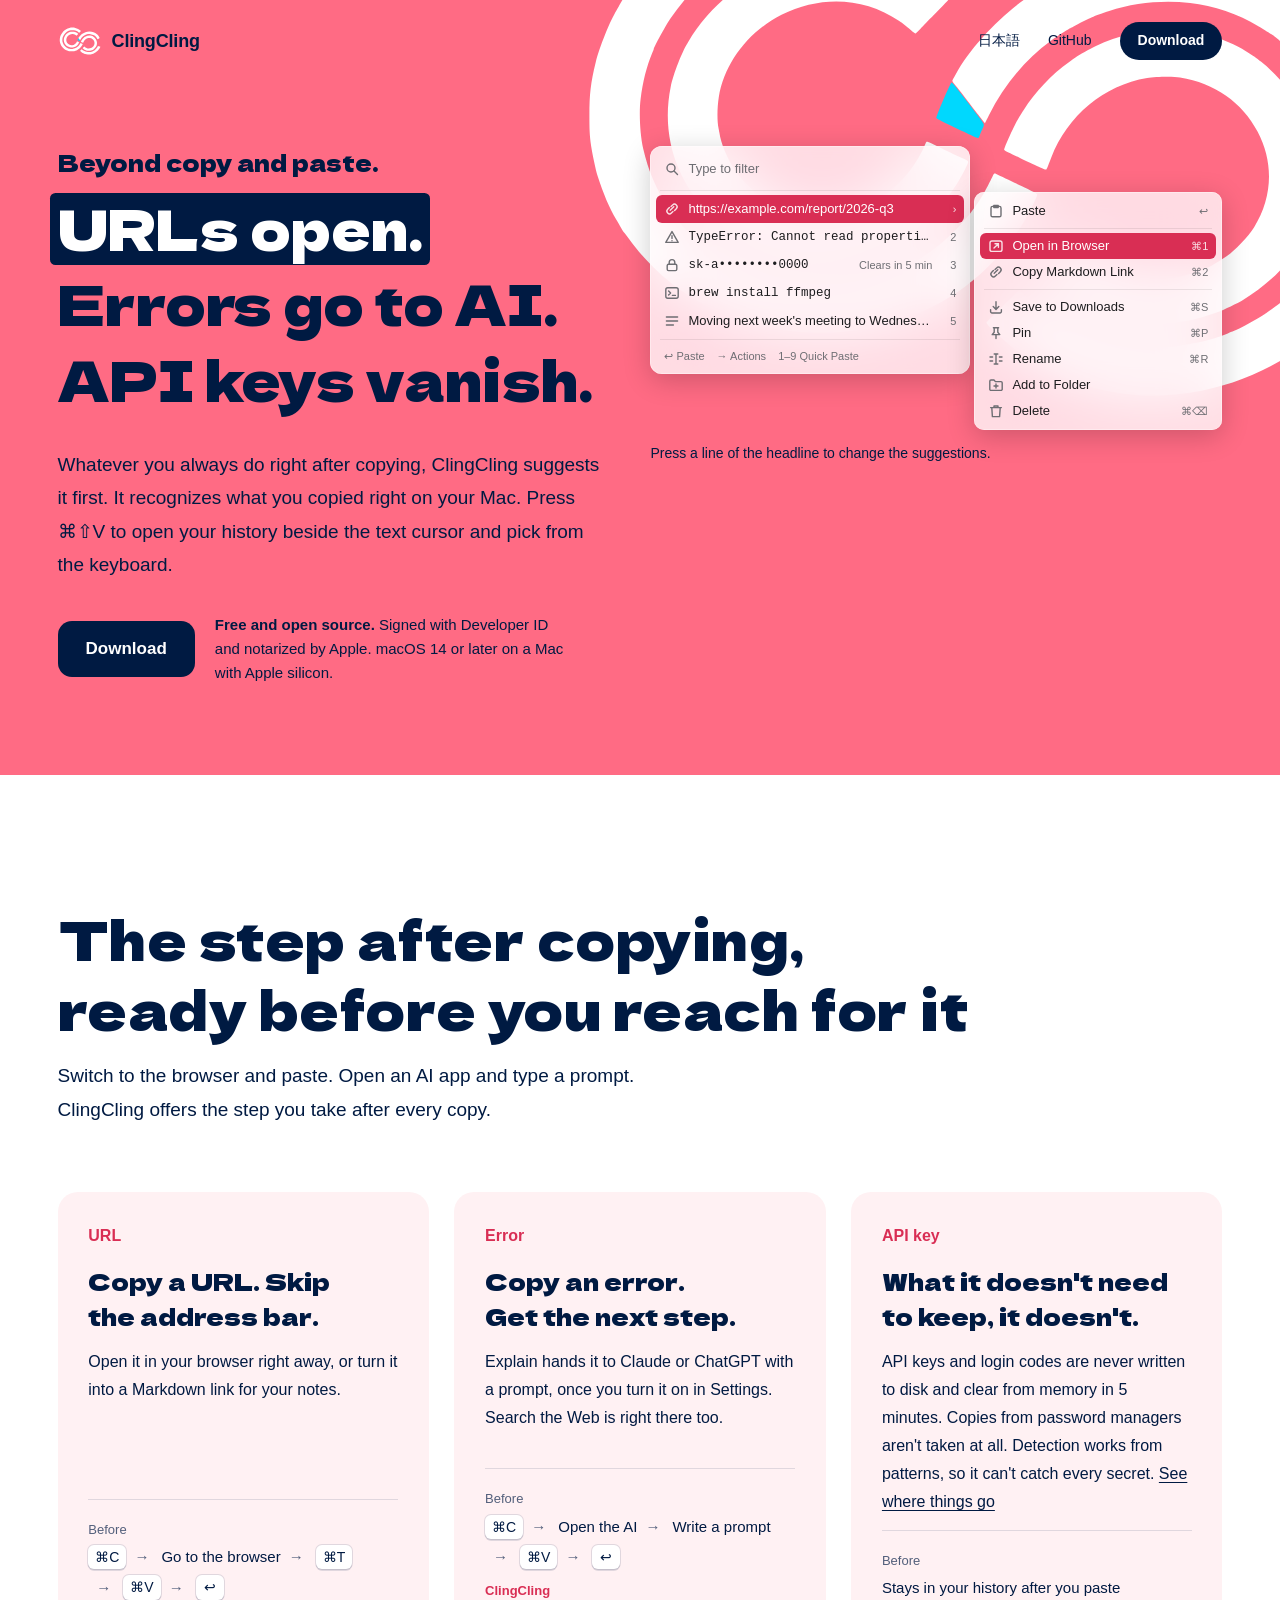
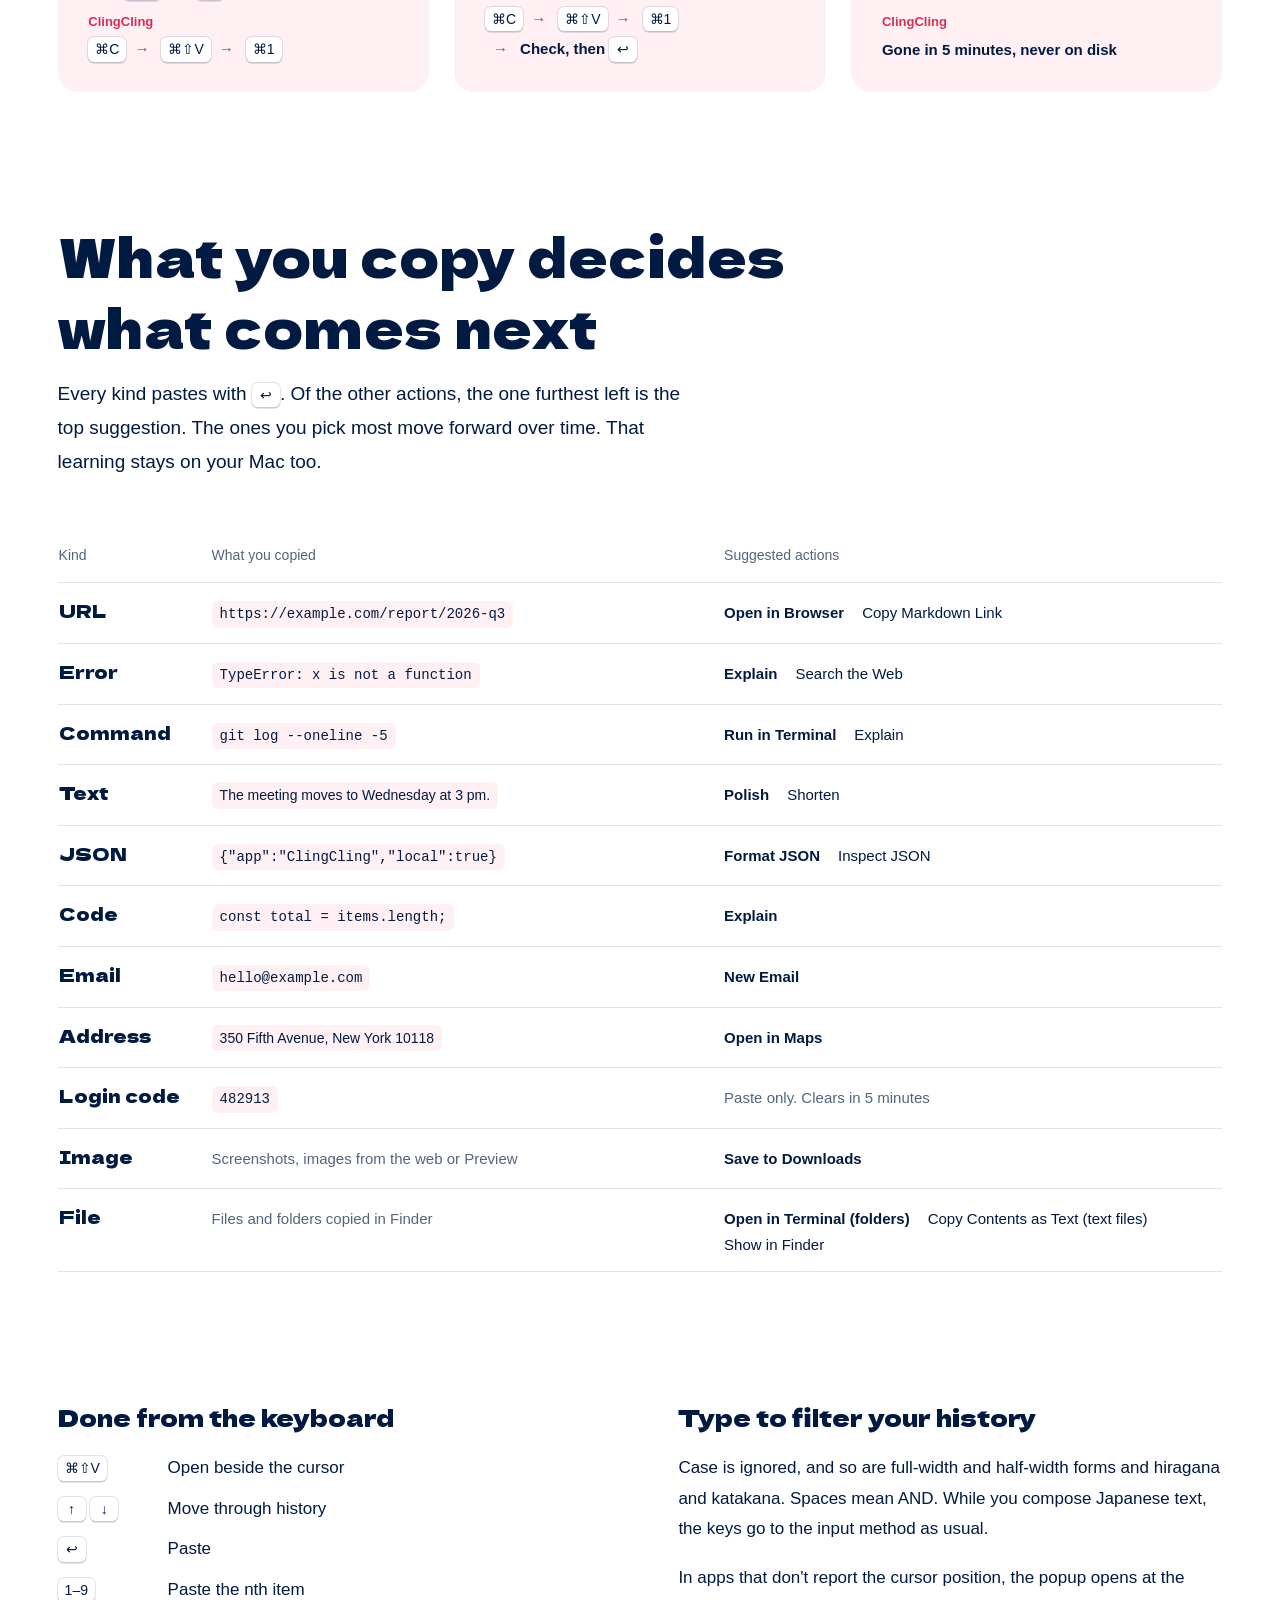
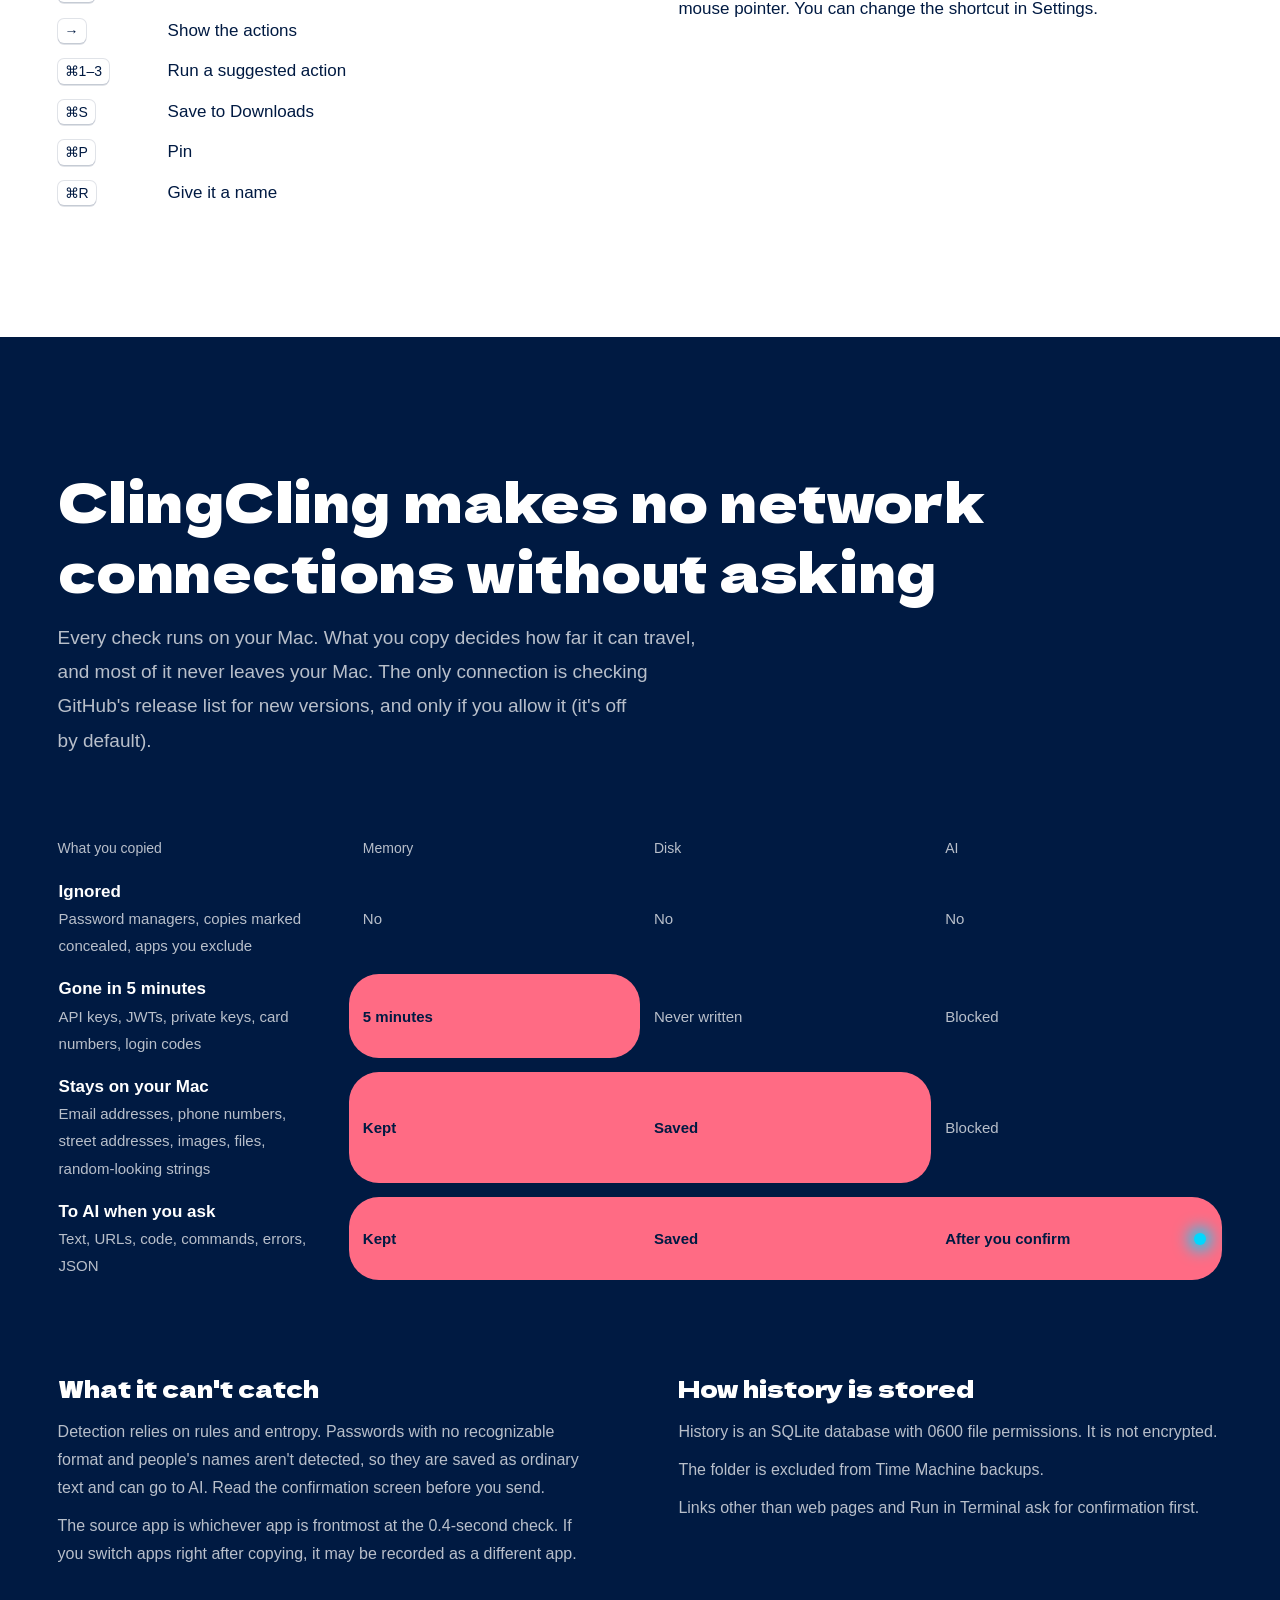
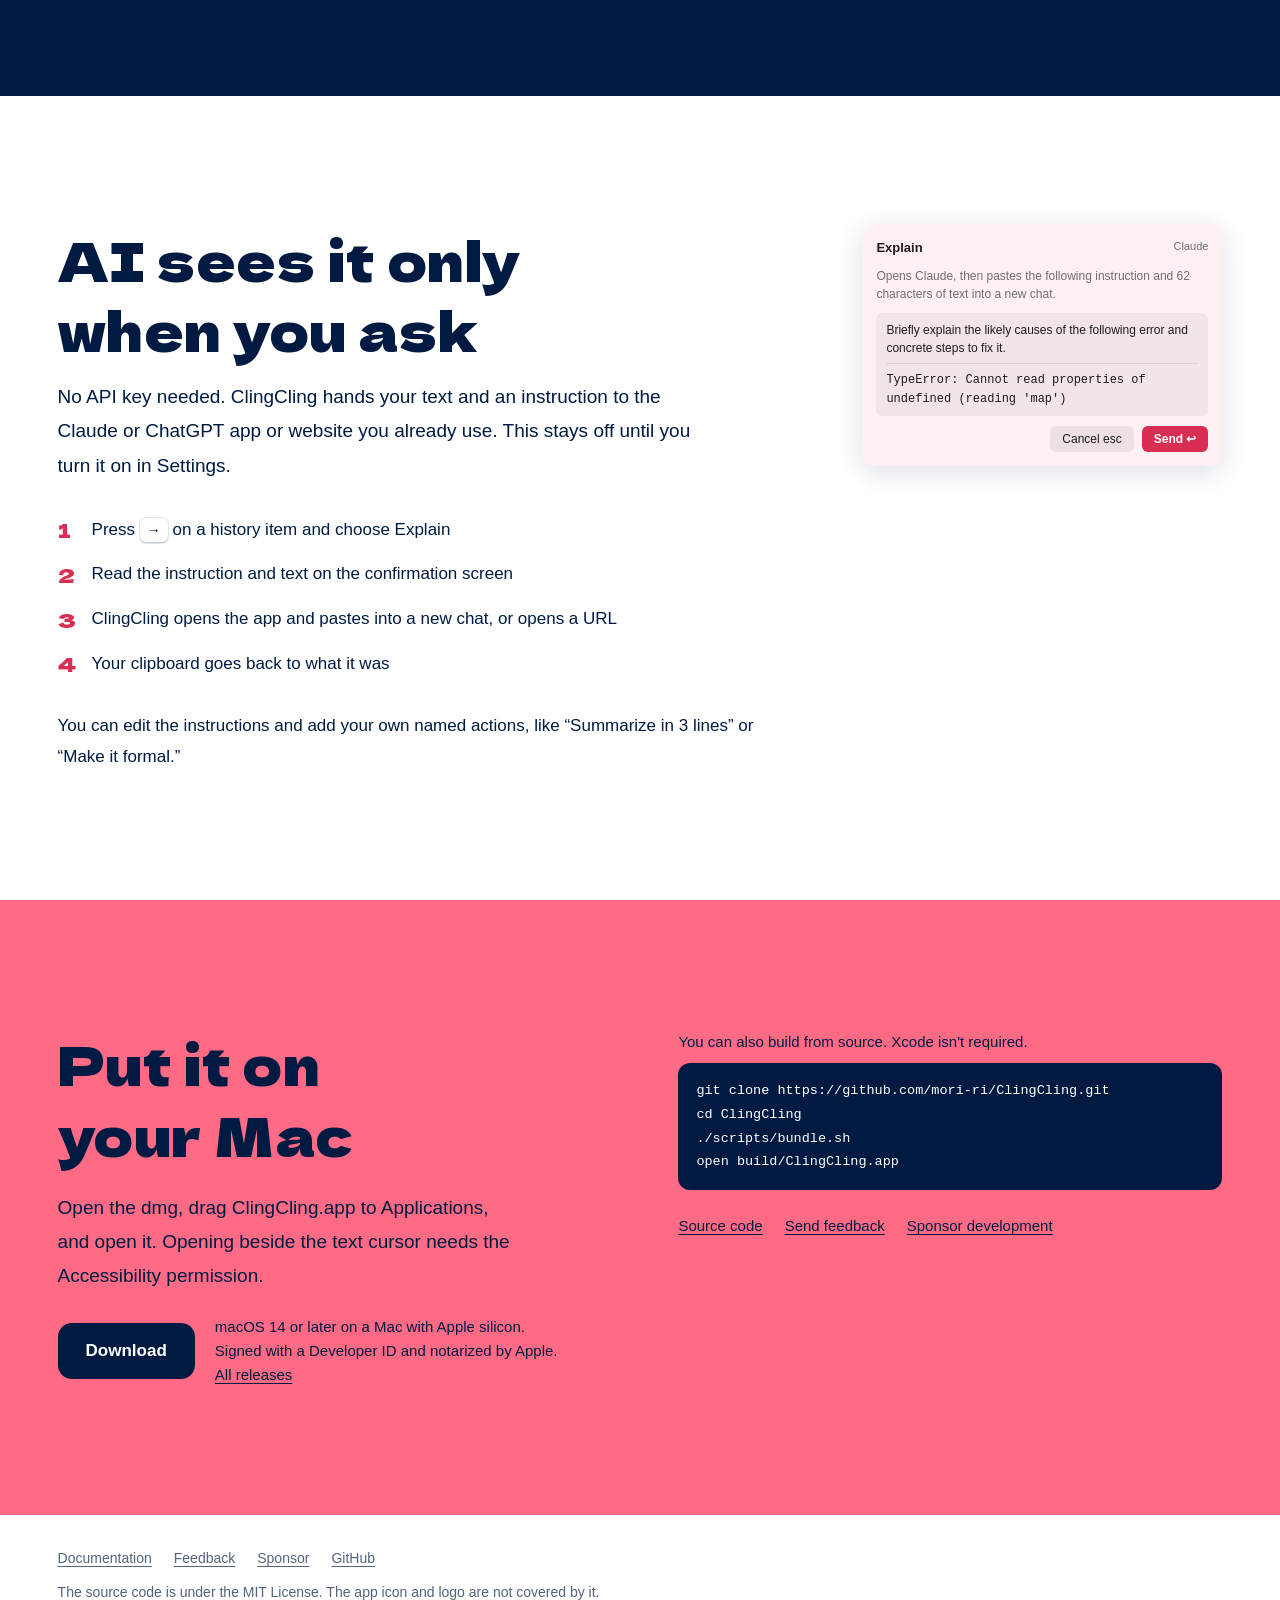
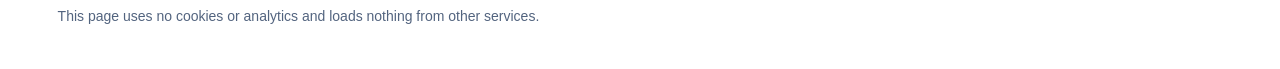
==== commit d42141c2: "Add names and folders for pinned items Pinned items can be given a name (shown in the list instead o" ====
--- a/docs/en/index.html
+++ b/docs/en/index.html
@@ -145,6 +145,7 @@
           <div><dt><kbd>⌘1–3</kbd></dt><dd>Run a suggested action</dd></div>
           <div><dt><kbd>⌘S</kbd></dt><dd>Save to Downloads</dd></div>
           <div><dt><kbd>⌘P</kbd></dt><dd>Pin</dd></div>
+          <div><dt><kbd>⌘R</kbd></dt><dd>Give it a name</dd></div>
         </dl>
       </div>
       <div>
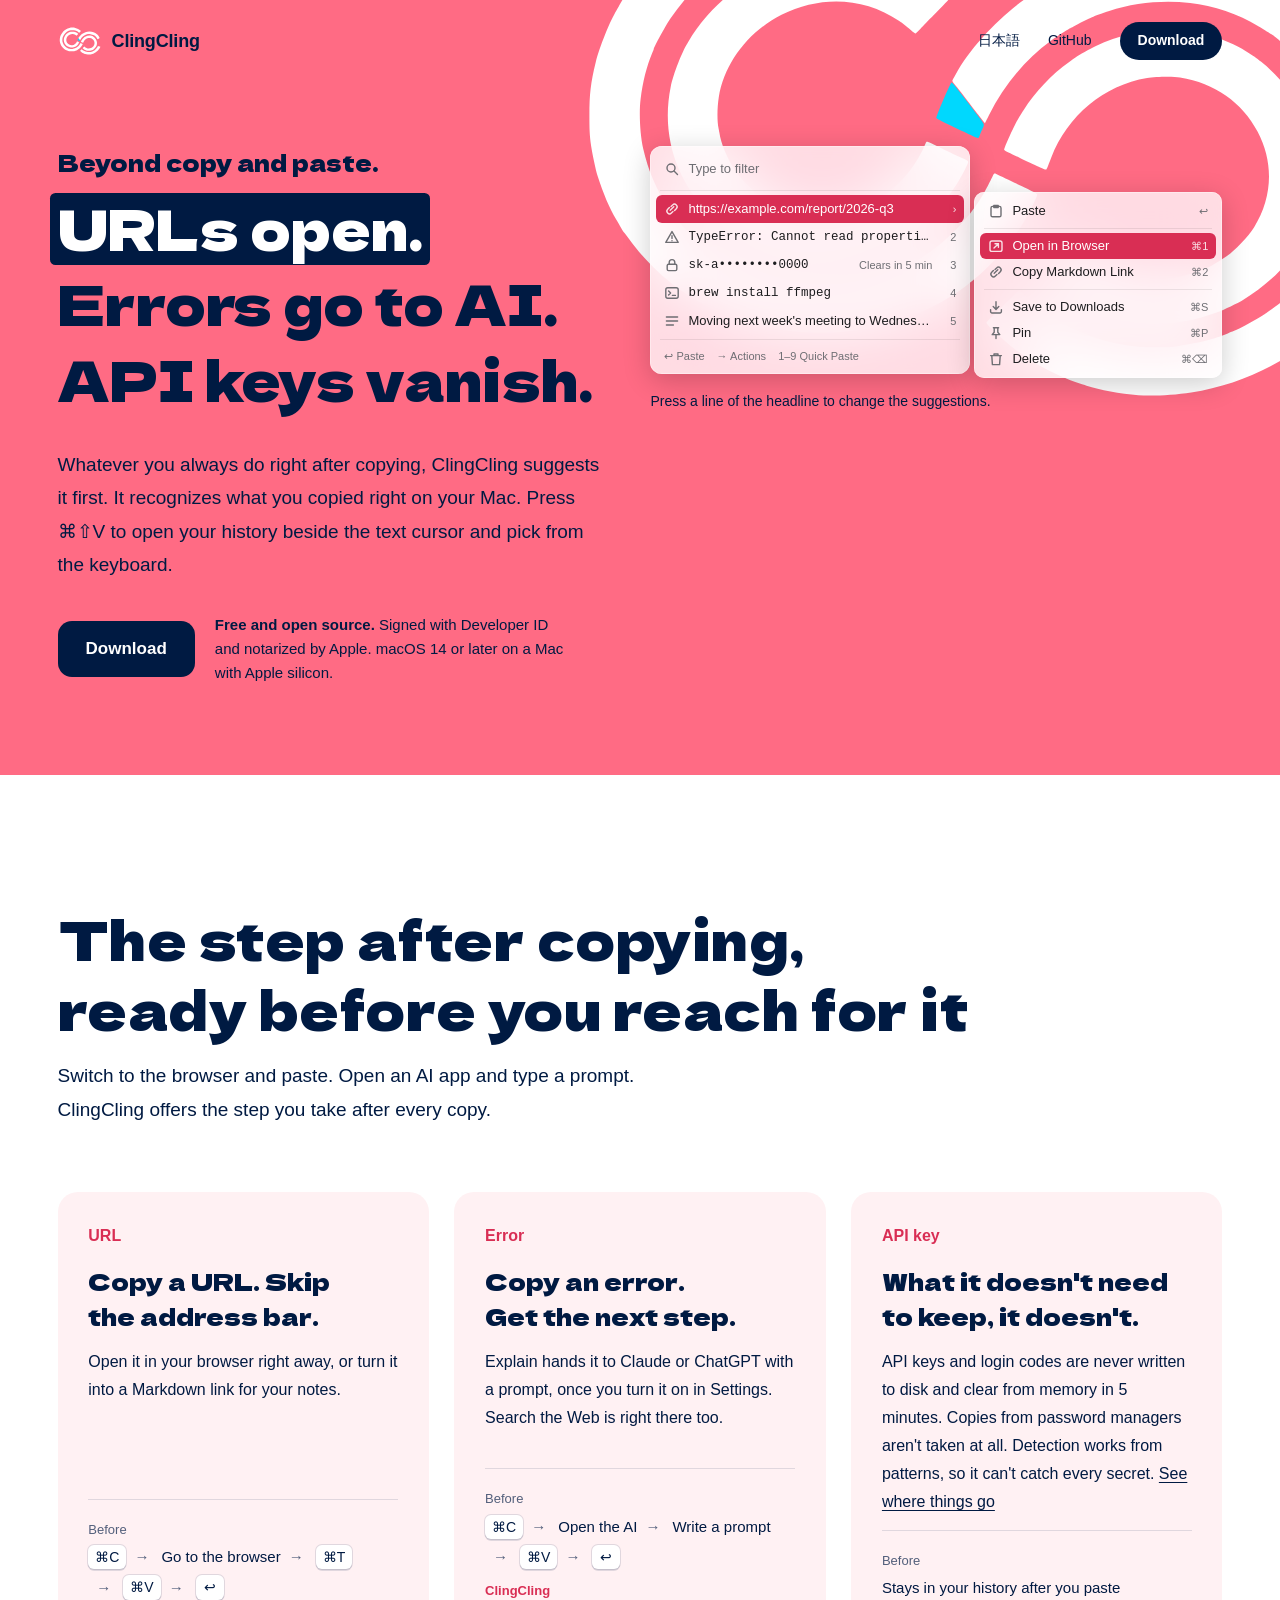
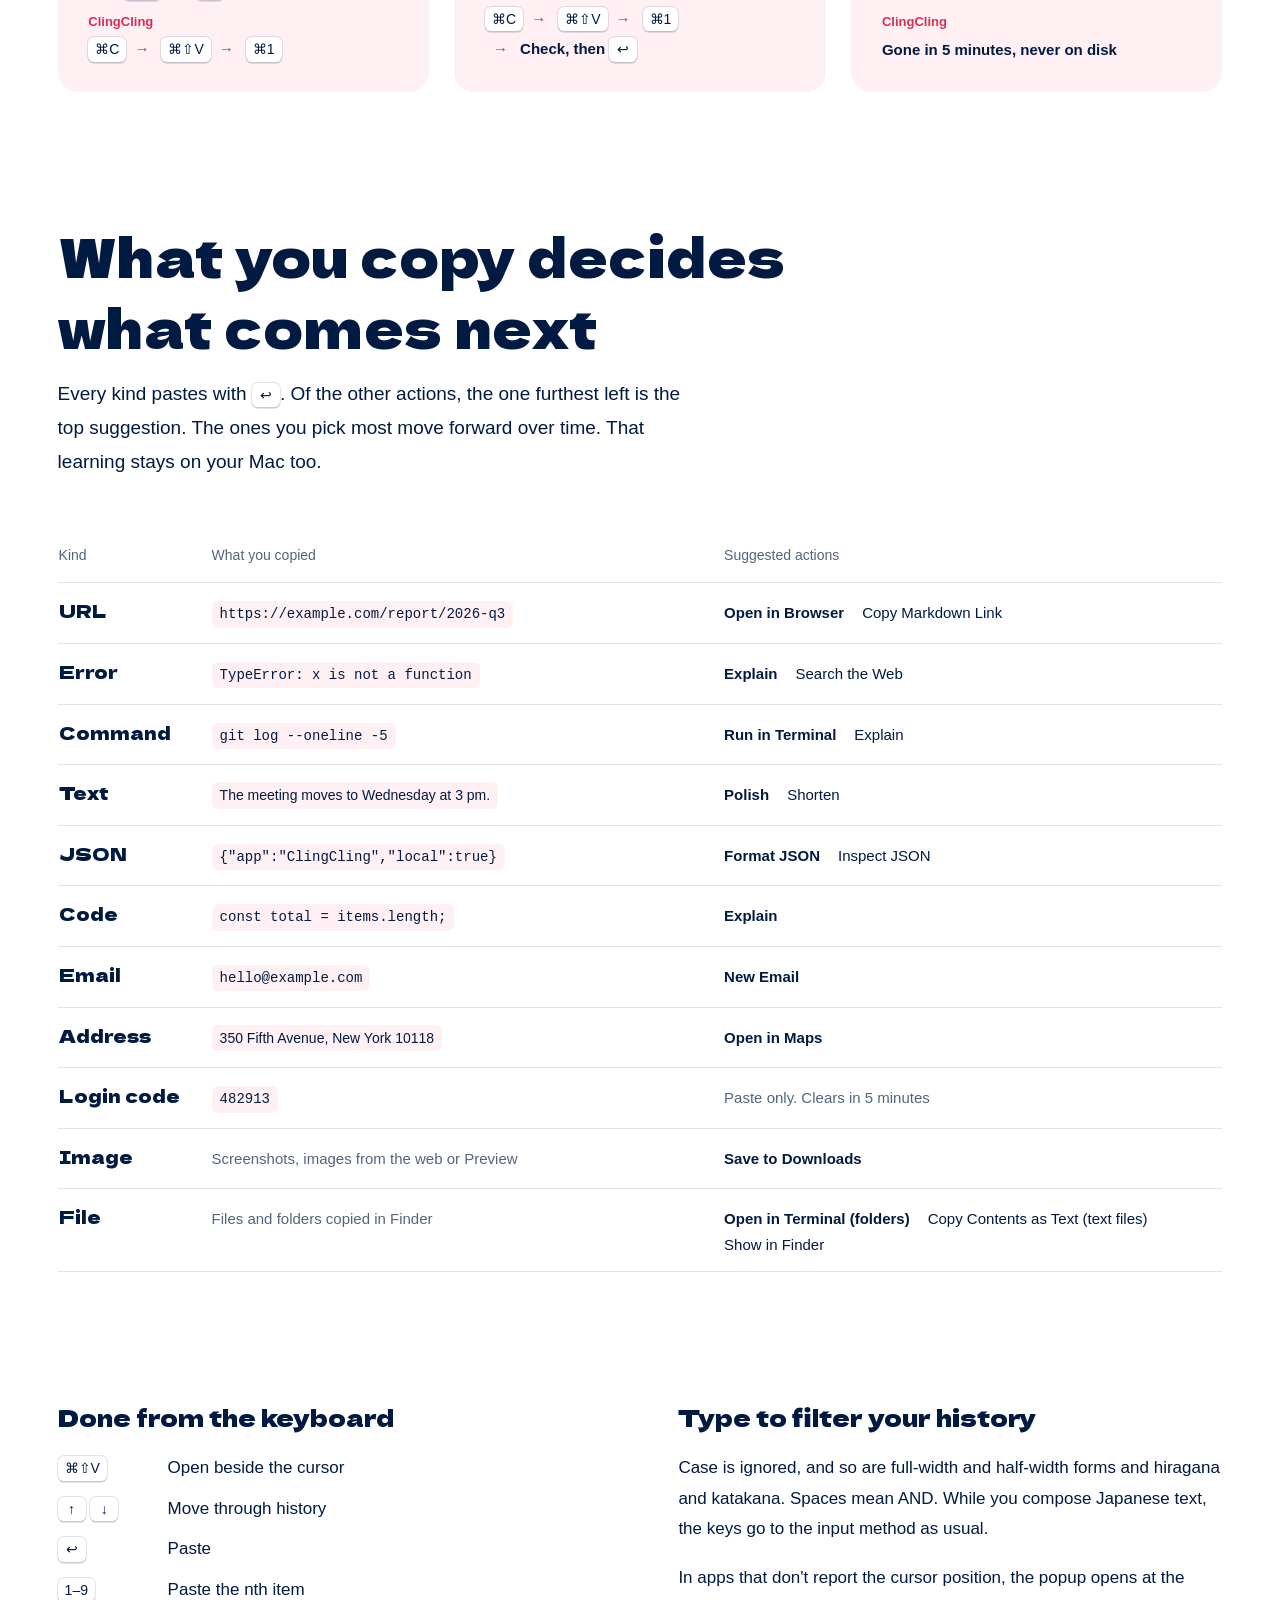
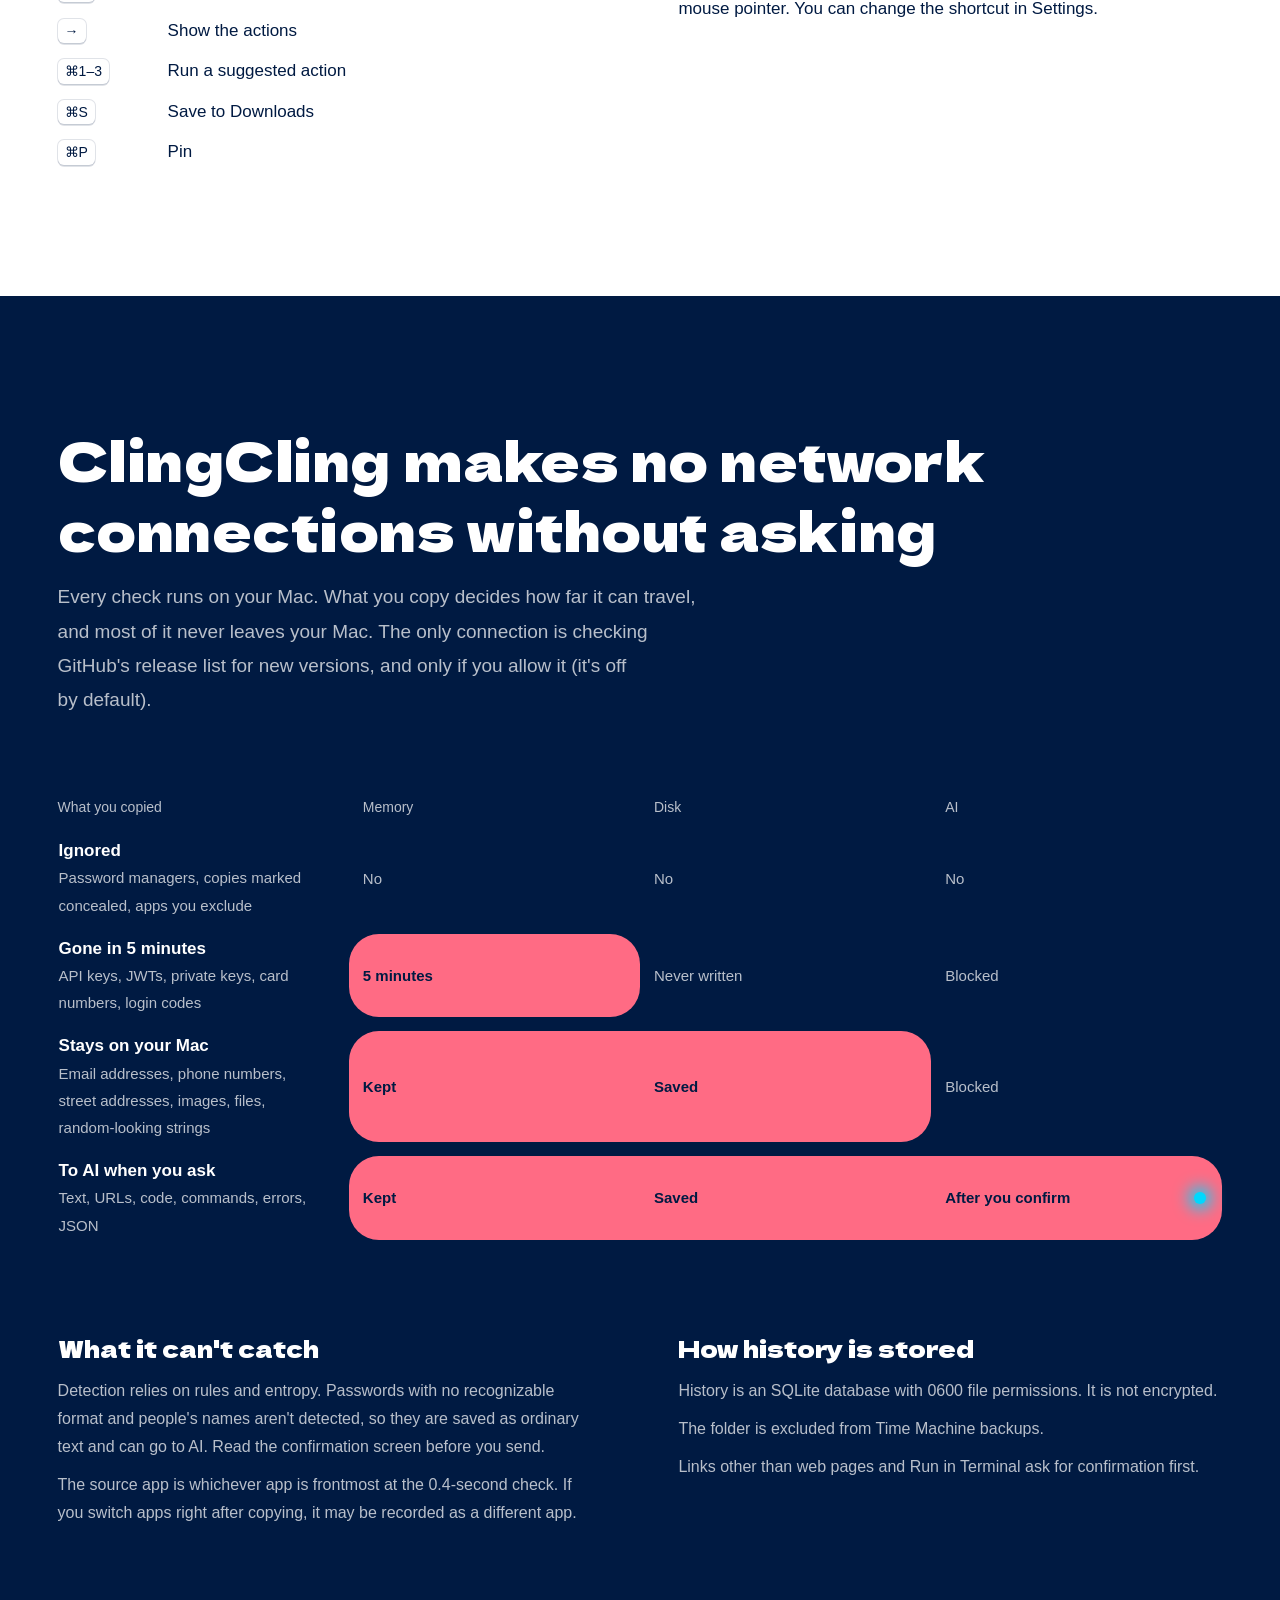
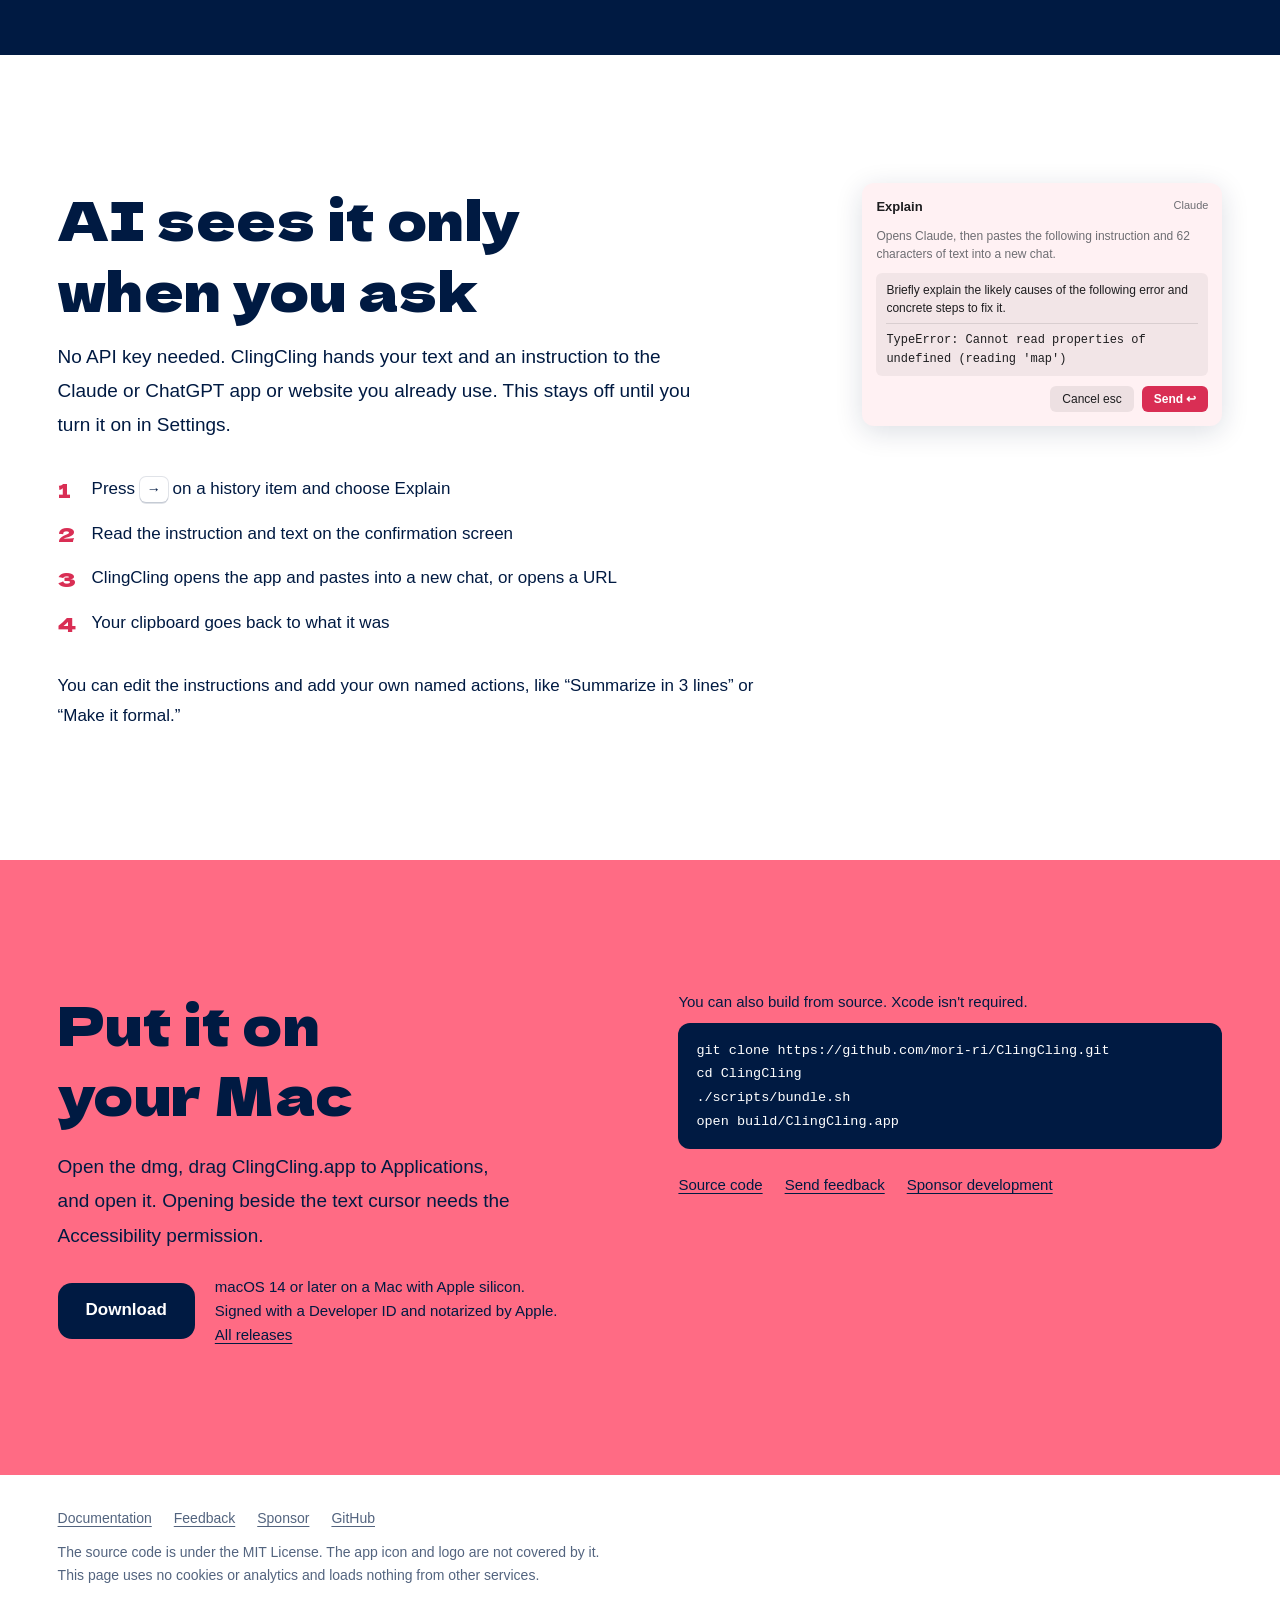
==== commit 8bfd9c1a: "Organize pinned items in Settings and make popup folders accordions - Settings › Pinned is a Finder-" ====
--- a/docs/en/index.html
+++ b/docs/en/index.html
@@ -145,7 +145,6 @@
           <div><dt><kbd>⌘1–3</kbd></dt><dd>Run a suggested action</dd></div>
           <div><dt><kbd>⌘S</kbd></dt><dd>Save to Downloads</dd></div>
           <div><dt><kbd>⌘P</kbd></dt><dd>Pin</dd></div>
-          <div><dt><kbd>⌘R</kbd></dt><dd>Give it a name</dd></div>
         </dl>
       </div>
       <div>
